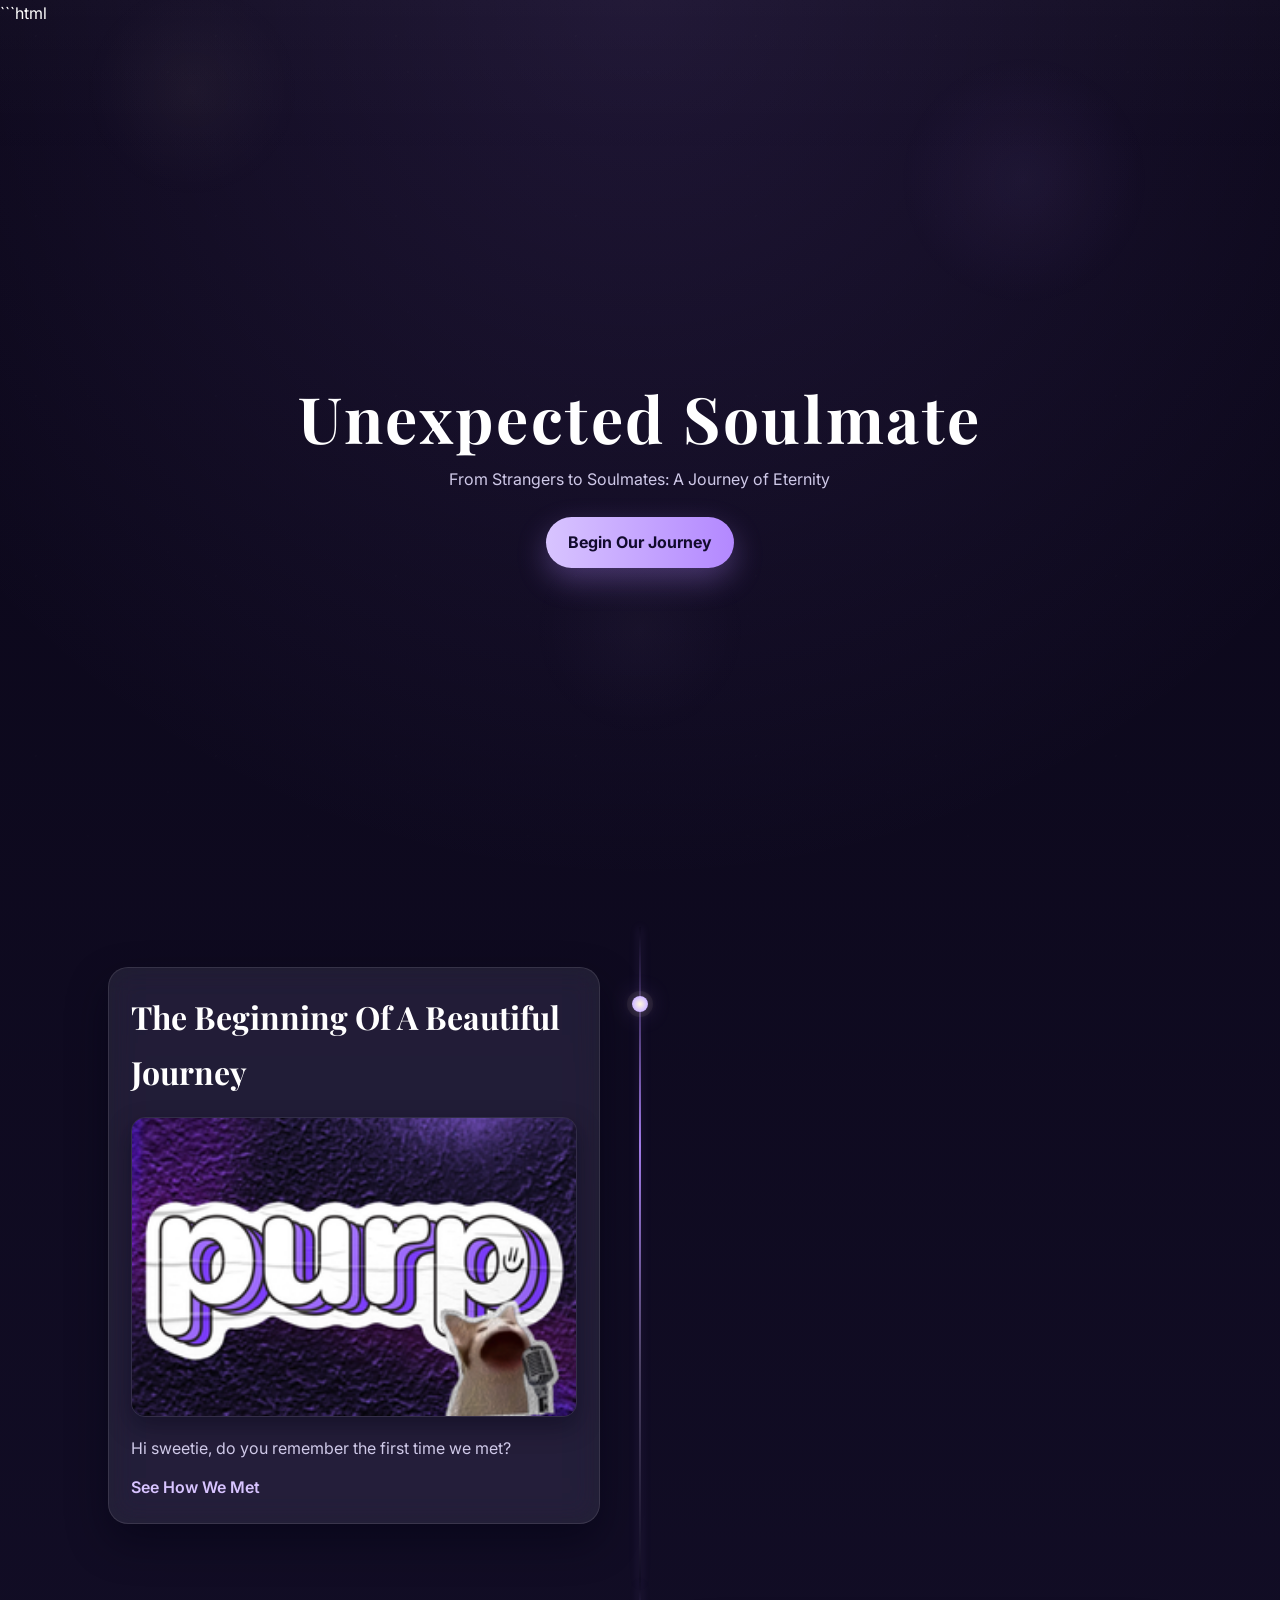
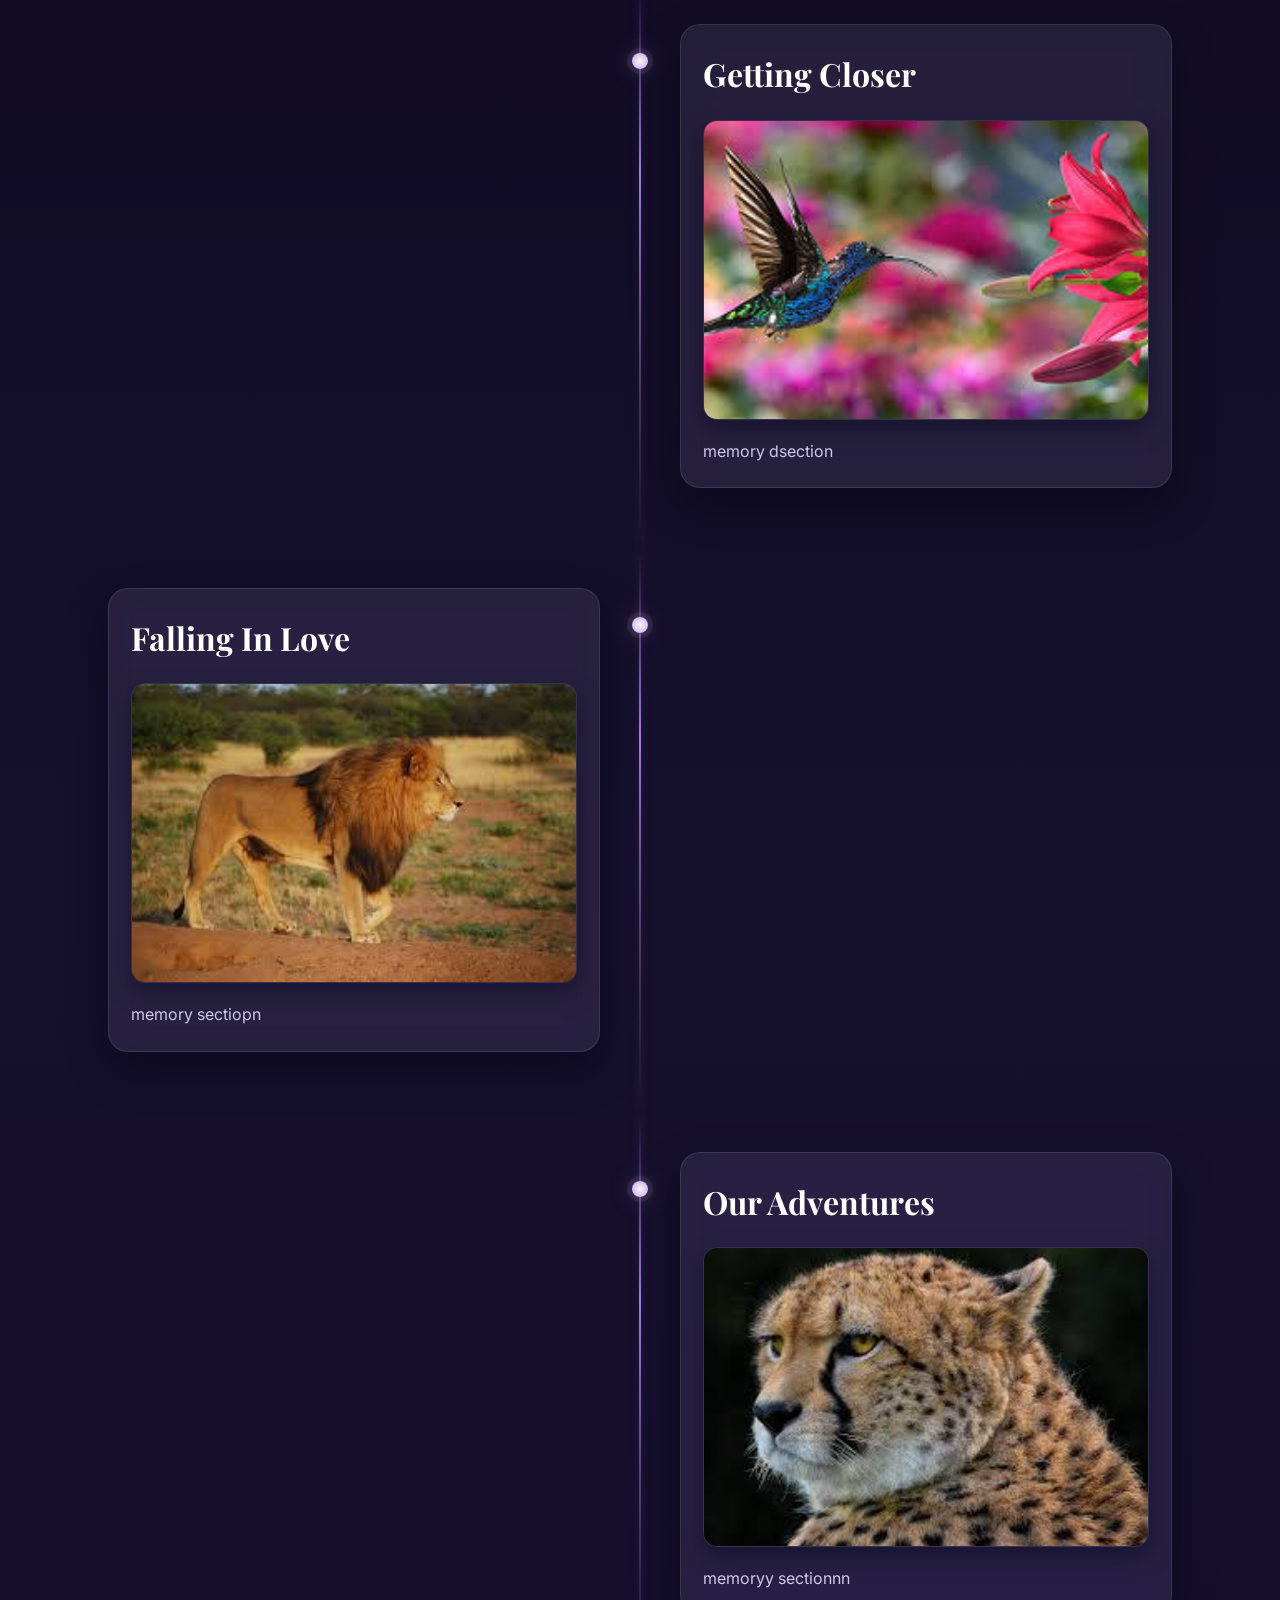
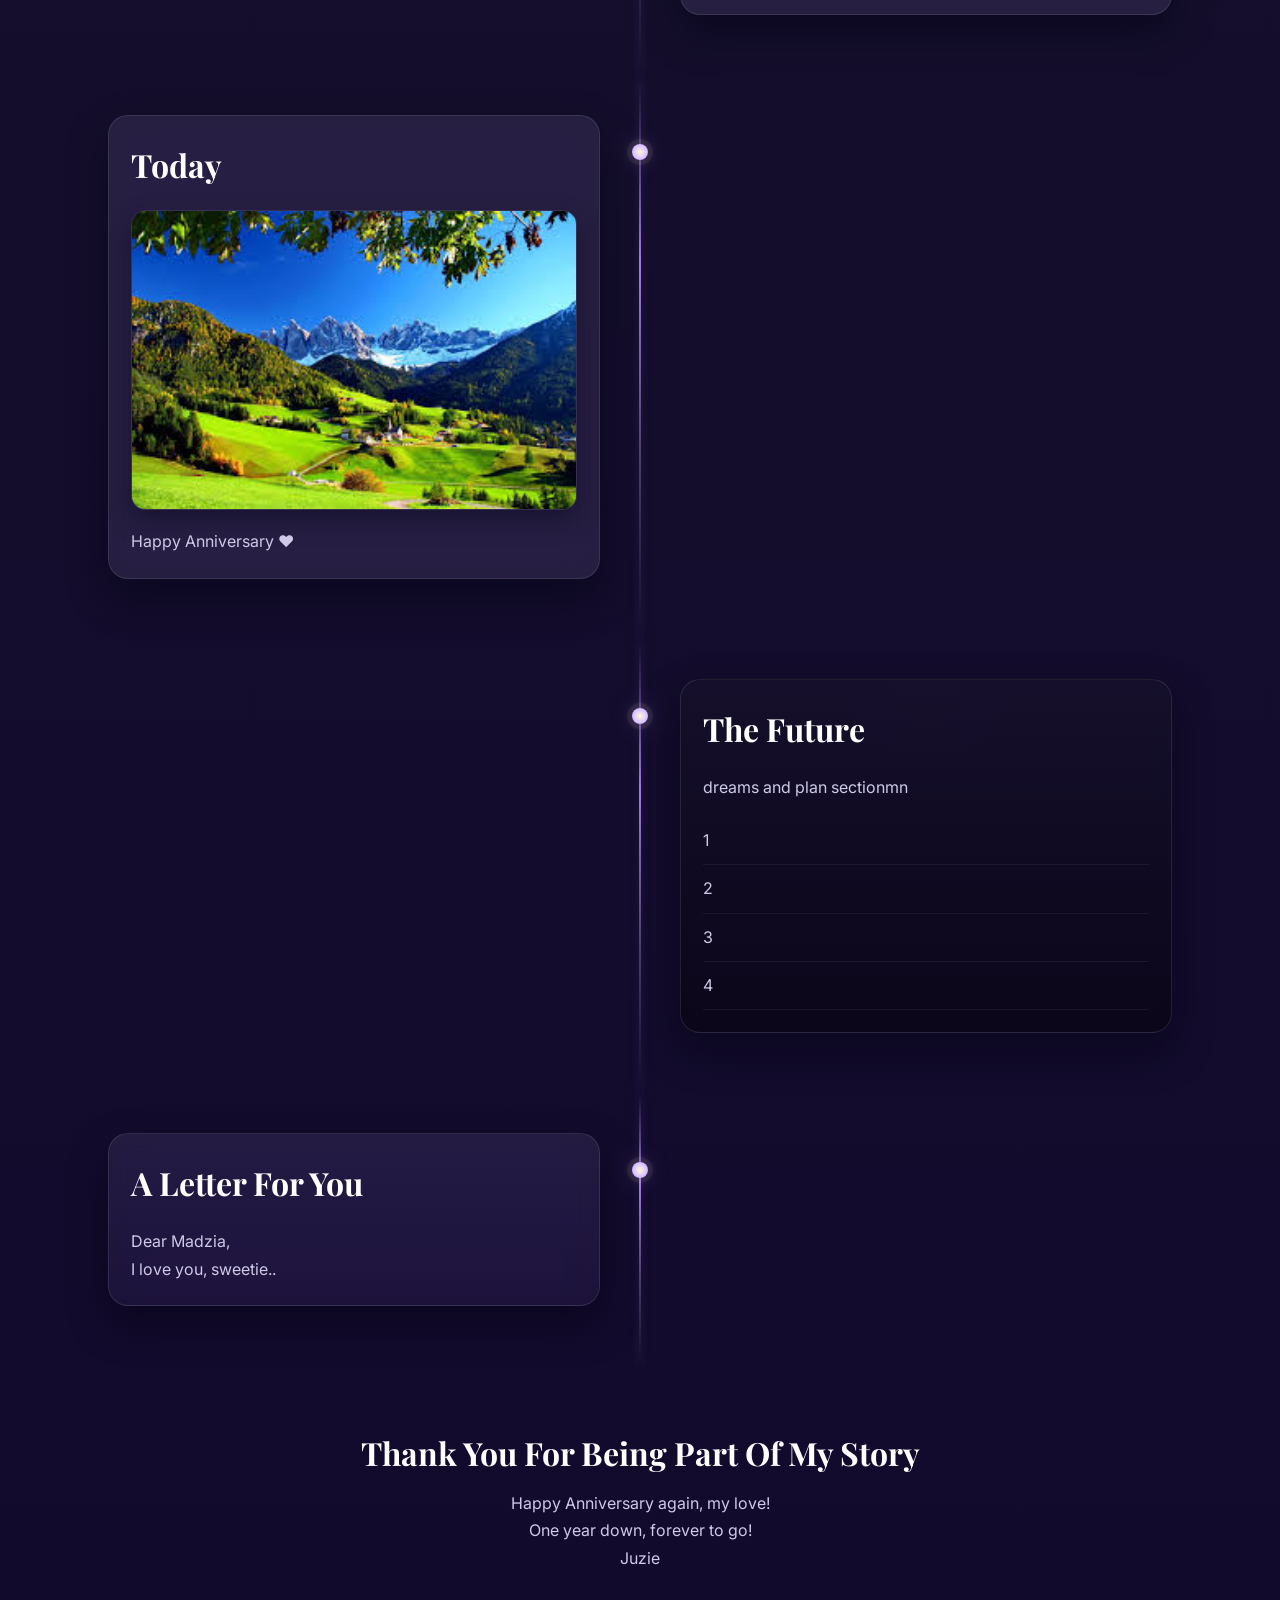
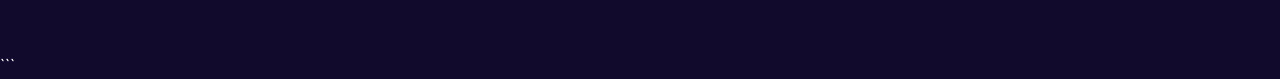
==== index.html @ b97fcb61 "move files to root for github pages" ====
```html
<!DOCTYPE html>
<html lang="en">

<head>

  <meta charset="UTF-8">
  <meta name="viewport" content="width=device-width, initial-scale=1.0">

  <title>Our Story Among The Stars</title>

  <link rel="stylesheet" href="main-design.css">

  <!-- Fonts -->
  <link rel="preconnect" href="https://fonts.googleapis.com">
  <link rel="preconnect" href="https://fonts.gstatic.com" crossorigin>

  <link href="https://fonts.googleapis.com/css2?family=Inter:wght@300;400;500;600&family=Playfair+Display:wght@400;500;600;700&display=swap" rel="stylesheet">

</head>

<body>

  <!-- HERO SECTION -->

  <header id="hero">

    <div class="hero-content">

      <h1>Unexpected Soulmate</h1>

      <p>
        From Strangers to Soulmates:
        A Journey of Eternity
      </p>

      <a href="#beginning" class="hero-button">
        Begin Our Journey
      </a>

    </div>

  </header>



  <main>

    <!-- CHAPTER 1 - THE BEGINNING  -->

    <section id="beginning" class="story-section">

      <div class="story-card">

        <h2>The Beginning Of A Beautiful Journey</h2>

        <div class="image-container">

          <img
            src="pictures/purp-logo.png"
            alt="The beginning of our story">

        </div>

        <p>
          Hi sweetie, do you remember the first time we met?
        </p>

        <a href="How we met.html">
          See How We Met
        </a>

      </div>

    </section>


    <!-- CHAPTER 2 - GETTING CLOSER -->


    <section id="getting-closer" class="story-section">

      <div class="story-card">

        <h2>Getting Closer</h2>

        <div class="image-container">

          <img
            src="pictures/2.jpg"
            alt="Getting closer together">

        </div>

        <p>

          memory dsection

        </p>

      </div>

    </section>



    <!-- CHAPTER 3 - FALLING IN LOVE -->


    <section id="falling-in-love" class="story-section">

      <div class="story-card">

        <h2>Falling In Love</h2>

        <div class="image-container">

          <img
            src="pictures/3.jpg"
            alt="Falling in love">

        </div>

        <p>

          memory sectiopn

        </p>

      </div>

    </section>


    <!-- CHAPTER 4 - OUR ADVENTURES -->


    <section id="our-adventures" class="story-section">

      <div class="story-card">

        <h2>Our Adventures</h2>

        <div class="image-container">

          <img
            src="pictures/4.jpg"
            alt="Our adventures">

        </div>

        <p>

          memoryy sectionnn

        </p>

      </div>

    </section>


    <!-- CHAPTER 5 - TODAY -->


    <section id="today" class="story-section">

      <div class="story-card">

        <h2>Today</h2>

        <div class="image-container">

          <img
            src="pictures/5.jpg"
            alt="Today">

        </div>

        <p>

          Happy Anniversary ❤️

        </p>

      </div>

    </section>


    <!-- FUTURE DREAMS -->


    <section id="future" class="story-section">

      <div class="story-card">

        <h2>The Future</h2>

        <p>

          dreams and plan sectionmn

        </p>

        <ul>

          <li> 1</li>

          <li>2</li>

          <li> 3</li>

          <li> 4</li>

        </ul>

      </div>

    </section>




    <!-- LOVE LETTER -->

    <section id="love-letter" class="story-section">

      <div class="story-card">

        <h2>A Letter For You</h2>

        <p>

          Dear Madzia,

        </p>

        <p>

          I love you, sweetie..

        </p>

      </div>

    </section>

  </main>


  <!-- FOOTER -->


  <footer>

    <div class="footer-content">

      <h2>
        Thank You For Being Part Of My Story
      </h2>

      <p>
        Happy Anniversary again, my love!
      </p>

      <p>
        One year down, forever to go!
      </p>

      <p> 
        Juzie 
      </p>

    </div>

  </footer>

</body>

</html>
```
---- main-design.css ----
:root {
  --bg-1: #0a0618;
  --bg-2: #15102b;
  --surface: rgba(255, 255, 255, 0.08);
  --surface-strong: rgba(255, 255, 255, 0.12);
  --accent: #b388ff;
  --accent-soft: #d8c4ff;
  --text-main: #ffffff;
  --text-muted: #cfc9e8;
  --border: rgba(255, 255, 255, 0.1);
  --shadow: 0 18px 40px rgba(3, 1, 18, 0.45);
}

* {
  box-sizing: border-box;
  margin: 0;
  padding: 0;
}

html {
  scroll-behavior: smooth;
}

body {
  min-height: 100vh;
  background:
    radial-gradient(circle at top, rgba(179, 136, 255, 0.12), transparent 18%),
    linear-gradient(to bottom, var(--bg-1), var(--bg-2), #120a2d);
  color: var(--text-main);
  font-family: 'Inter', sans-serif;
  line-height: 1.7;
  overflow-x: hidden;
  position: relative;
}

body::before {
  content: '';
  position: fixed;
  inset: 0;
  background:
    radial-gradient(circle at 15% 10%, rgba(255, 232, 204, 0.04), transparent 8%),
    radial-gradient(circle at 80% 20%, rgba(179, 136, 255, 0.06), transparent 10%),
    radial-gradient(circle at 50% 70%, rgba(216, 196, 255, 0.03), transparent 12%);
  pointer-events: none;
  z-index: 0;
}

body::after {
  content: '';
  position: fixed;
  inset: 0;
  background:
    radial-gradient(circle at 20% 20%, rgba(255, 255, 255, 0.04), transparent 1px),
    radial-gradient(circle at 70% 30%, rgba(255, 255, 255, 0.03), transparent 1px),
    radial-gradient(circle at 40% 80%, rgba(255, 255, 255, 0.03), transparent 1px);
  background-size: 180px 180px, 240px 240px, 220px 220px;
  pointer-events: none;
  z-index: 0;
}

body::after {
  background:
    linear-gradient(to bottom, rgba(255, 255, 255, 0.02), transparent 18%),
    radial-gradient(circle at 20% 20%, rgba(255, 255, 255, 0.04), transparent 1px),
    radial-gradient(circle at 70% 30%, rgba(255, 255, 255, 0.03), transparent 1px),
    radial-gradient(circle at 40% 80%, rgba(255, 255, 255, 0.03), transparent 1px);
  background-size: auto, 180px 180px, 240px 240px, 220px 220px;
}

#hero,
main,
footer {
  position: relative;
  z-index: 1;
}

#hero {
  min-height: 100vh;
  display: flex;
  align-items: center;
  justify-content: center;
  text-align: center;
  padding: 90px 20px;
}

.hero-content {
  max-width: 740px;
}

.hero-content h1 {
  font-family: 'Playfair Display', serif;
  font-size: clamp(3.5rem, 5vw, 5rem);
  line-height: 1;
  margin-bottom: 16px;
  letter-spacing: 0.04em;
}

.hero-content p {
  color: var(--text-muted);
  font-size: 1rem;
  margin-bottom: 24px;
}

.hero-button {
  display: inline-block;
  padding: 12px 22px;
  background: linear-gradient(90deg, var(--accent-soft), var(--accent));
  color: #120b2d;
  text-decoration: none;
  font-weight: 700;
  border-radius: 999px;
  box-shadow: 0 12px 30px rgba(179, 136, 255, 0.32);
  transition: transform 0.3s ease, box-shadow 0.3s ease;
}

.hero-button:hover {
  transform: translateY(-2px);
  box-shadow: 0 16px 36px rgba(179, 136, 255, 0.45);
}

.story-section {
  position: relative;
  max-width: 1100px;
  margin: 0 auto;
  padding: 40px 18px 60px;
}

.story-section::before {
  content: '';
  position: absolute;
  left: 50%;
  top: 0;
  bottom: 0;
  width: 2px;
  background: linear-gradient(to bottom, transparent, rgba(179, 136, 255, 0.9), rgba(216, 196, 255, 0.3), transparent);
  transform: translateX(-50%);
  box-shadow:
    0 0 8px rgba(179, 136, 255, 0.22),
    0 0 18px rgba(179, 136, 255, 0.08);
}

.story-card {
  position: relative;
  width: calc(50% - 40px);
  background: var(--surface);
  border: 1px solid var(--border);
  border-radius: 20px;
  padding: 22px;
  color: var(--text-main);
  box-shadow: var(--shadow);
  backdrop-filter: blur(14px) saturate(130%);
  -webkit-backdrop-filter: blur(14px) saturate(130%);
}

.story-section:nth-child(odd) .story-card {
  margin-right: auto;
}

.story-section:nth-child(even) .story-card {
  margin-left: auto;
}

.story-card::before {
  content: '';
  position: absolute;
  top: 28px;
  width: 16px;
  height: 16px;
  background: radial-gradient(circle, #fff7d9 0%, var(--accent-soft) 58%, var(--accent) 100%);
  border-radius: 50%;
  box-shadow:
    0 0 0 5px rgba(255, 232, 204, 0.06),
    0 0 12px rgba(255, 232, 204, 0.18),
    0 0 24px rgba(179, 136, 255, 0.32);
}

.story-section:nth-child(odd) .story-card::before {
  right: -49px;
}

.story-section:nth-child(even) .story-card::before {
  left: -49px;
}

.story-card h2 {
  font-family: 'Playfair Display', serif;
  font-size: 2rem;
  margin-bottom: 18px;
}

.story-card p,
.story-card li {
  color: var(--text-muted);
}

.image-container {
  margin: 0 0 18px;
}

.image-container img {
  width: 100%;
  height: 300px;
  object-fit: cover;
  border-radius: 14px;
  display: block;
  border: 1px solid rgba(255, 255, 255, 0.08);
  box-shadow:
    inset 0 1px 0 rgba(255, 255, 255, 0.06),
    0 10px 24px rgba(3, 1, 18, 0.38);
}

.story-card a {
  display: inline-block;
  margin-top: 12px;
  color: var(--accent-soft);
  text-decoration: none;
  font-weight: 600;
}

.story-card a:hover {
  color: #fff;
  text-decoration: underline;
}

#future .story-card {
  background:
    linear-gradient(180deg, rgba(21, 16, 43, 0.95), rgba(10, 6, 24, 0.95)),
    radial-gradient(circle at top, rgba(179, 136, 255, 0.1), transparent 30%);
}

#future ul {
  list-style: none;
  margin-top: 16px;
}

#future li {
  padding: 10px 0;
  border-bottom: 1px solid rgba(255, 255, 255, 0.06);
}

#love-letter .story-card {
  background: linear-gradient(180deg, rgba(255, 255, 255, 0.07), rgba(255, 255, 255, 0.04));
}

footer {
  padding: 60px 18px 80px;
  text-align: center;
}

.footer-content {
  max-width: 640px;
  margin: 0 auto;
}

.footer-content h2 {
  font-family: 'Playfair Display', serif;
  font-size: 2rem;
  margin-bottom: 10px;
}

.footer-content p {
  color: var(--text-muted);
}

@media (max-width: 768px) {
  .story-section::before {
    left: 12px;
    transform: none;
  }

  .story-card {
    width: calc(100% - 38px);
    margin-left: 38px;
    padding: 22px;
  }

  .story-section:nth-child(odd) .story-card,
  .story-section:nth-child(even) .story-card {
    margin-right: 0;
    margin-left: 38px;
  }

  .story-card::before {
    left: -26px;
    right: auto;
    top: 24px;
  }

  .story-card h2 {
    font-size: 1.7rem;
  }

  .image-container img {
    height: 240px;
  }

  .footer-content h2 {
    font-size: 1.7rem;
  }
}
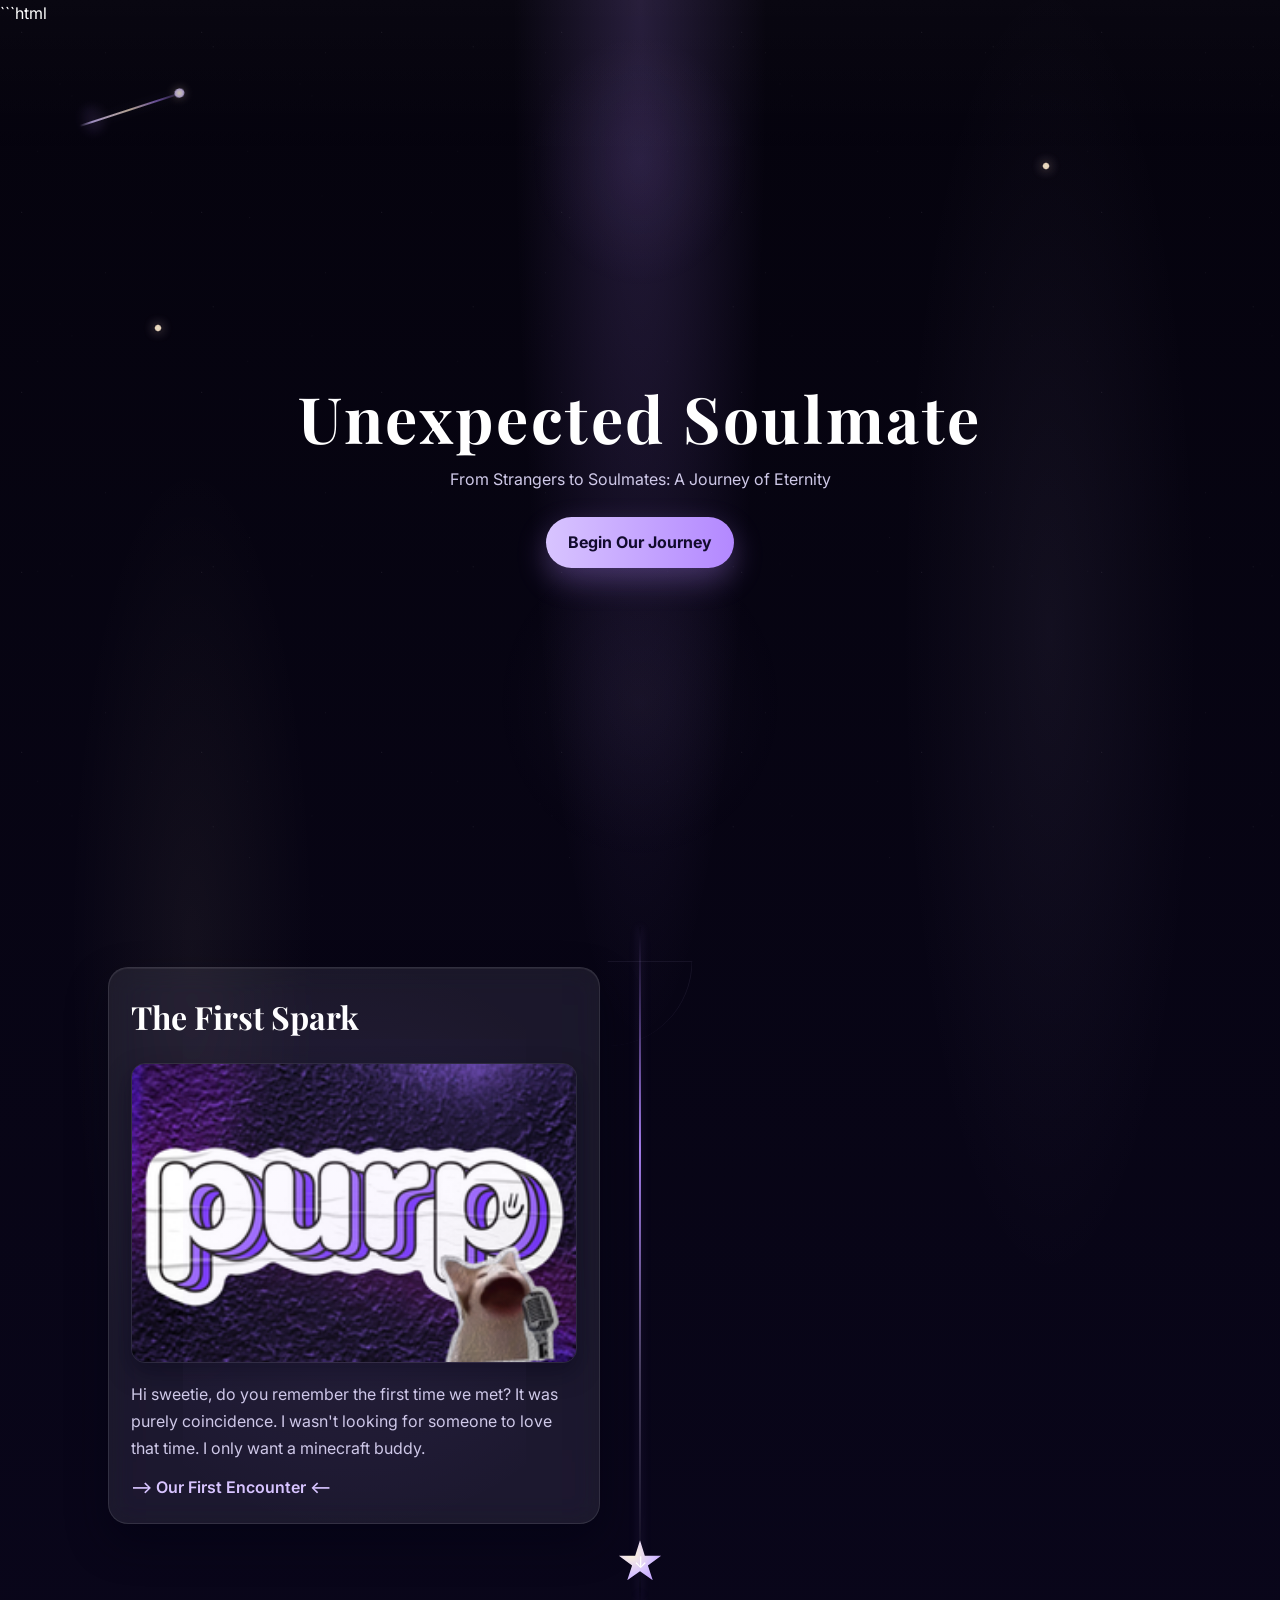
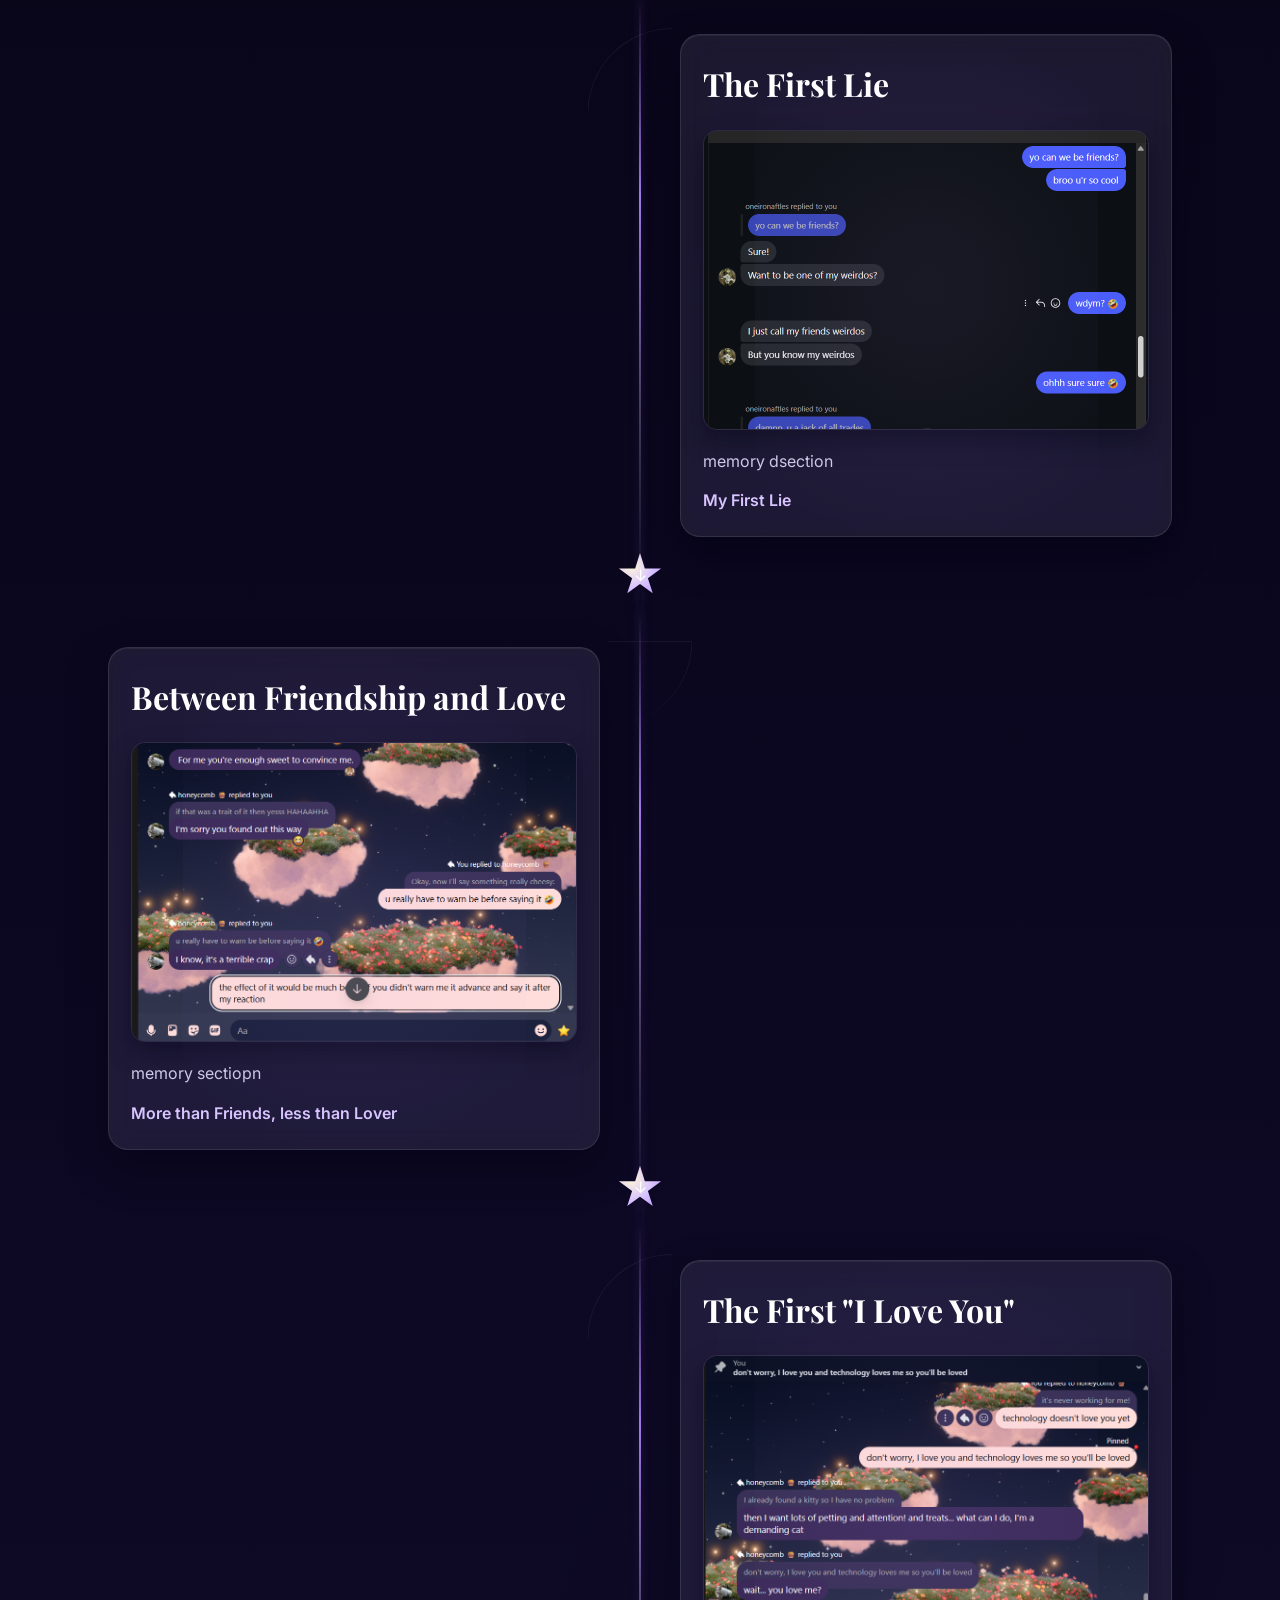
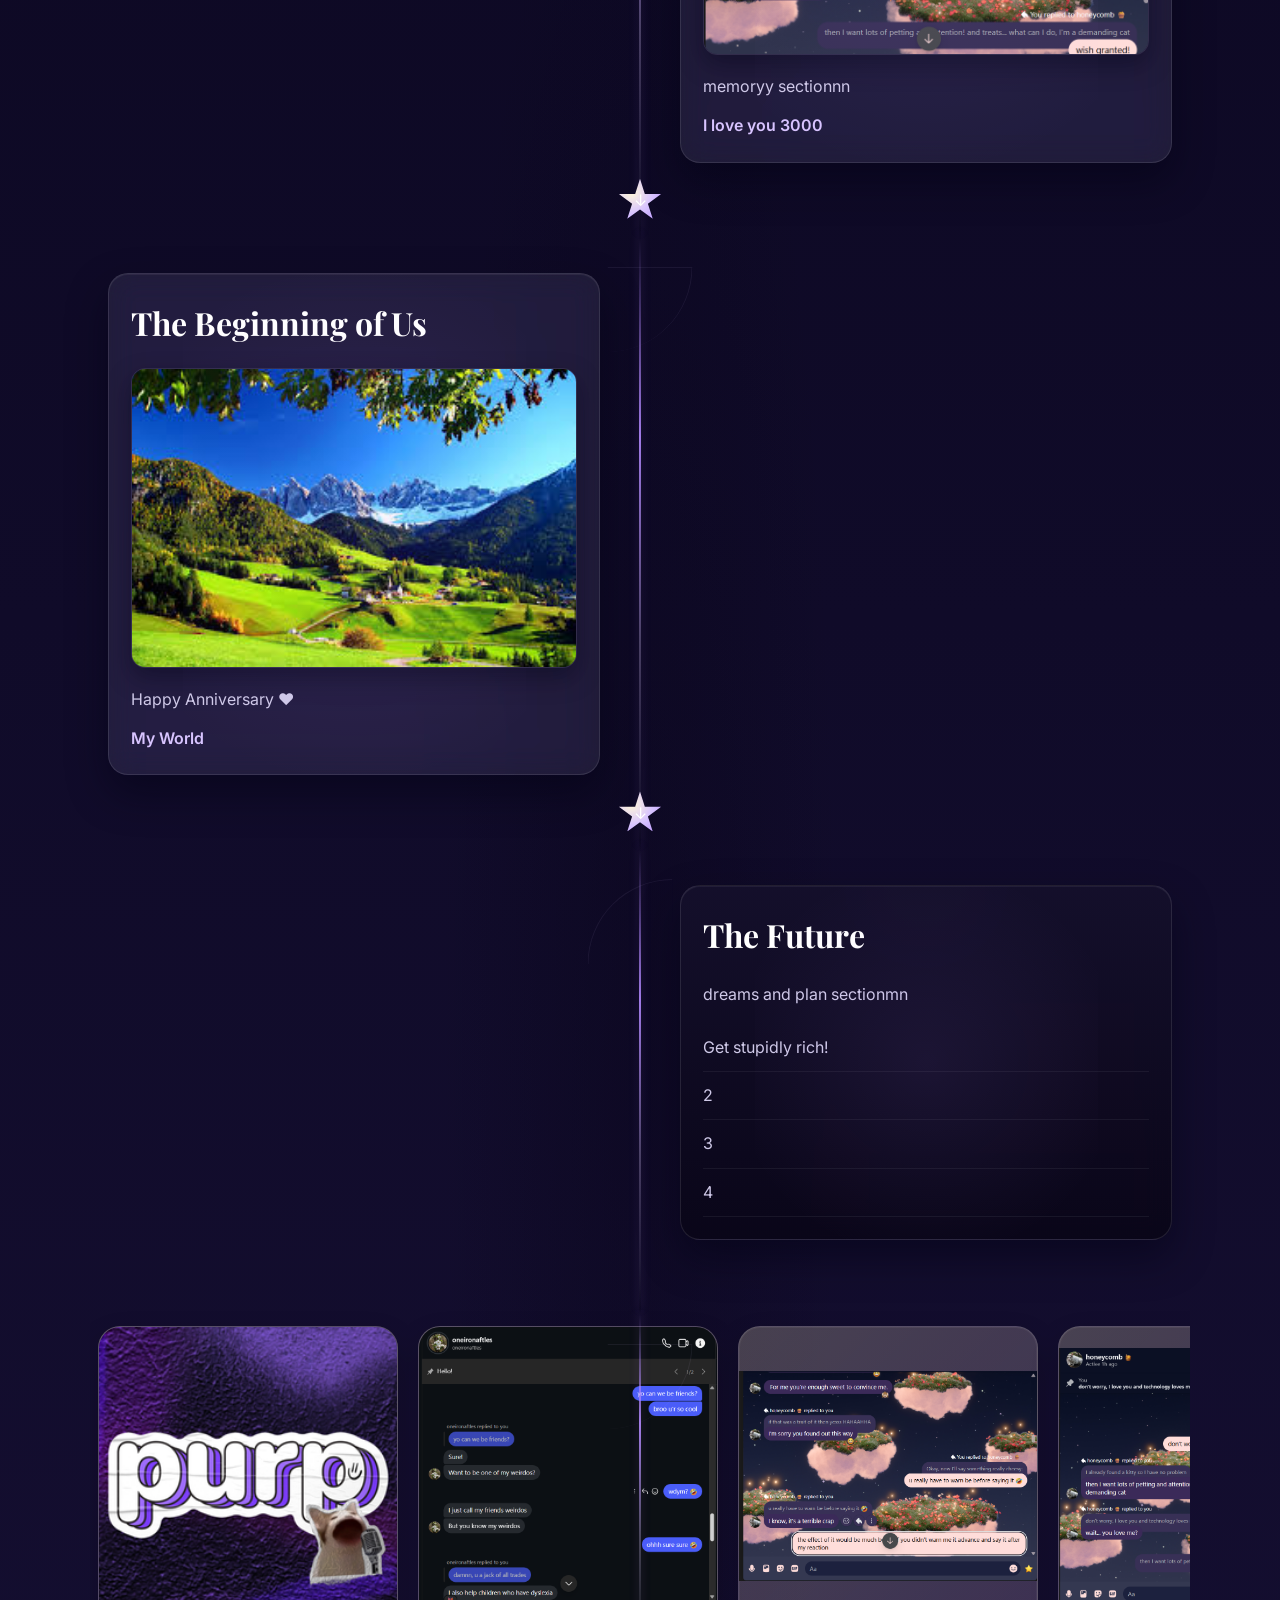
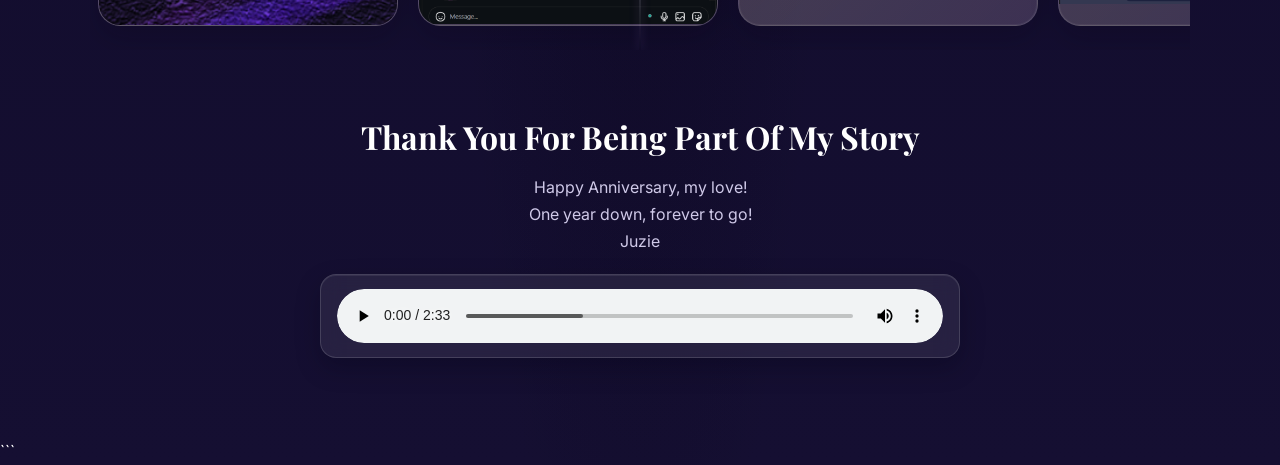
==== commit de625c7f: "update 1" ====
--- a/index.html
+++ b/index.html
@@ -20,6 +20,9 @@
 </head>
 
 <body>
+  <div class="space-spark spark-one"></div>
+  <div class="space-spark spark-two"></div>
+  <div class="comet"></div>
 
   <!-- HERO SECTION -->
 
@@ -34,10 +37,12 @@
         A Journey of Eternity
       </p>
 
-      <a href="#beginning" class="hero-button">
+      <a href="#the-first-spark" class="hero-button">
         Begin Our Journey
       </a>
 
+   
+
     </div>
 
   </header>
@@ -48,11 +53,11 @@
 
     <!-- CHAPTER 1 - THE BEGINNING  -->
 
-    <section id="beginning" class="story-section">
-
-      <div class="story-card">
-
-        <h2>The Beginning Of A Beautiful Journey</h2>
+    <section id="the-first-spark" class="story-section">
+
+      <div class="story-card">
+
+        <h2> The First Spark</h2>
 
         <div class="image-container">
 
@@ -64,13 +69,15 @@
 
         <p>
           Hi sweetie, do you remember the first time we met?
-        </p>
-
-        <a href="How we met.html">
-          See How We Met
-        </a>
-
-      </div>
+          It was purely coincidence. I wasn't looking for someone to love that time. I only want a minecraft buddy.
+          
+        </p>
+
+        <a href="first-spark.html" class="chapter-link"> --> Our First Encounter <--</a>
+
+      </div>
+
+      <a href="#the-first-lie" class="chapter-arrow down-arrow" aria-label="Next chapter">↓</a>
 
     </section>
 
@@ -78,16 +85,16 @@
     <!-- CHAPTER 2 - GETTING CLOSER -->
 
 
-    <section id="getting-closer" class="story-section">
-
-      <div class="story-card">
-
-        <h2>Getting Closer</h2>
-
-        <div class="image-container">
-
-          <img
-            src="pictures/2.jpg"
+    <section id="the-first-lie" class="story-section">
+
+      <div class="story-card">
+
+        <h2> The First Lie </h2>
+
+        <div class="image-container">
+
+          <img
+            src="pictures/wanna-be-friend.png"
             alt="Getting closer together">
 
         </div>
@@ -98,7 +105,11 @@
 
         </p>
 
-      </div>
+        <a href="your-weirdo.html" class="chapter-link">My First Lie</a>
+
+      </div>
+
+      <a href="#between-friendship-and-love" class="chapter-arrow down-arrow" aria-label="Next chapter">↓</a>
 
     </section>
 
@@ -107,16 +118,16 @@
     <!-- CHAPTER 3 - FALLING IN LOVE -->
 
 
-    <section id="falling-in-love" class="story-section">
-
-      <div class="story-card">
-
-        <h2>Falling In Love</h2>
-
-        <div class="image-container">
-
-          <img
-            src="pictures/3.jpg"
+    <section id="between-friendship-and-love" class="story-section">
+
+      <div class="story-card">
+
+        <h2>Between Friendship and Love</h2>
+
+        <div class="image-container">
+
+          <img
+            src="pictures/chapter-3.png"
             alt="Falling in love">
 
         </div>
@@ -127,7 +138,11 @@
 
         </p>
 
-      </div>
+        <a href="friends-lover.html" class="chapter-link">More than Friends, less than Lover</a>
+
+      </div>
+
+      <a href="#the-first-i-love-you" class="chapter-arrow down-arrow" aria-label="Next chapter">↓</a>
 
     </section>
 
@@ -135,16 +150,16 @@
     <!-- CHAPTER 4 - OUR ADVENTURES -->
 
 
-    <section id="our-adventures" class="story-section">
-
-      <div class="story-card">
-
-        <h2>Our Adventures</h2>
-
-        <div class="image-container">
-
-          <img
-            src="pictures/4.jpg"
+    <section id="the-first-i-love-you" class="story-section">
+
+      <div class="story-card">
+
+        <h2>The First "I Love You"</h2>
+
+        <div class="image-container">
+
+          <img
+            src="pictures/chapter-4.png"
             alt="Our adventures">
 
         </div>
@@ -155,7 +170,11 @@
 
         </p>
 
-      </div>
+        <a href="CHAPTER-4.html" class="chapter-link">I love you 3000</a>
+
+      </div>
+
+      <a href="#the-beginning-of-us" class="chapter-arrow down-arrow" aria-label="Next chapter">↓</a>
 
     </section>
 
@@ -163,11 +182,11 @@
     <!-- CHAPTER 5 - TODAY -->
 
 
-    <section id="today" class="story-section">
-
-      <div class="story-card">
-
-        <h2>Today</h2>
+    <section id="the-beginning-of-us" class="story-section">
+
+      <div class="story-card">
+
+        <h2>The Beginning of Us</h2>
 
         <div class="image-container">
 
@@ -183,7 +202,11 @@
 
         </p>
 
-      </div>
+        <a href="CHAPTER-5.html" class="chapter-link">My World</a>
+
+      </div>
+
+      <a href="#the-future" class="chapter-arrow down-arrow" aria-label="Next chapter">↓</a>
 
     </section>
 
@@ -191,7 +214,7 @@
     <!-- FUTURE DREAMS -->
 
 
-    <section id="future" class="story-section">
+    <section id="the-future" class="story-section">
 
       <div class="story-card">
 
@@ -205,7 +228,7 @@
 
         <ul>
 
-          <li> 1</li>
+          <li> Get stupidly rich! </li>
 
           <li>2</li>
 
@@ -222,29 +245,26 @@
 
 
 
-    <!-- LOVE LETTER -->
-
-    <section id="love-letter" class="story-section">
-
-      <div class="story-card">
-
-        <h2>A Letter For You</h2>
-
-        <p>
-
-          Dear Madzia,
-
-        </p>
-
-        <p>
-
-          I love you, sweetie..
-
-        </p>
-
-      </div>
-
-    </section>
+    <!-- GALLERY -->
+
+    <section id="gallery" class="story-section gallery-section">
+      <div class="gallery-item">
+        <img src="pictures/purp-logo.png" alt="Memory 1">
+      </div>
+      <div class="gallery-item">
+        <img src="pictures/wanna-be-friend.png" alt="Memory 2">
+      </div>
+      <div class="gallery-item">
+        <img src="pictures/chapter-3.png" alt="Memory 3">
+      </div>
+      <div class="gallery-item">
+        <img src="pictures/chapter-4.png" alt="Memory 4">
+      </div>
+      <div class="gallery-item">
+        <img src="pictures/5.jpg" alt="Memory 5">
+      </div>
+    </section>
+
 
   </main>
 
@@ -261,7 +281,7 @@
       </h2>
 
       <p>
-        Happy Anniversary again, my love!
+        Happy Anniversary, my love!
       </p>
 
       <p>
@@ -272,6 +292,15 @@
         Juzie 
       </p>
 
+         <div class="audio-player">
+          <audio controls loop>
+            <source src="Bread - If (lyrics).mp3" type="audio/mpeg">
+            Your browser doesn't support the audio element.
+          </audio>
+        </div>
+
+
+
     </div>
 
   </footer>
--- a/main-design.css
+++ b/main-design.css
@@ -24,8 +24,11 @@
 body {
   min-height: 100vh;
   background:
-    radial-gradient(circle at top, rgba(179, 136, 255, 0.12), transparent 18%),
-    linear-gradient(to bottom, var(--bg-1), var(--bg-2), #120a2d);
+    radial-gradient(ellipse at 50% 0%, rgba(179, 136, 255, 0.18), transparent 14%),
+    radial-gradient(ellipse at 15% 18%, rgba(255, 232, 204, 0.05), transparent 8%),
+    radial-gradient(ellipse at 82% 12%, rgba(216, 196, 255, 0.06), transparent 10%),
+    radial-gradient(ellipse at 50% 80%, rgba(8, 4, 24, 0.4), transparent 22%),
+    linear-gradient(180deg, #05030d 0%, #0b0720 45%, #150f32 100%);
   color: var(--text-main);
   font-family: 'Inter', sans-serif;
   line-height: 1.7;
@@ -38,11 +41,20 @@
   position: fixed;
   inset: 0;
   background:
-    radial-gradient(circle at 15% 10%, rgba(255, 232, 204, 0.04), transparent 8%),
-    radial-gradient(circle at 80% 20%, rgba(179, 136, 255, 0.06), transparent 10%),
-    radial-gradient(circle at 50% 70%, rgba(216, 196, 255, 0.03), transparent 12%);
+    radial-gradient(circle at 12% 18%, rgba(255, 255, 255, 0.08), transparent 1.2px),
+    radial-gradient(circle at 30% 40%, rgba(255, 255, 255, 0.05), transparent 1px),
+    radial-gradient(circle at 48% 24%, rgba(255, 255, 255, 0.06), transparent 1.1px),
+    radial-gradient(circle at 66% 34%, rgba(255, 255, 255, 0.04), transparent 0.9px),
+    radial-gradient(circle at 82% 18%, rgba(255, 255, 255, 0.07), transparent 1.2px),
+    radial-gradient(circle at 18% 72%, rgba(255, 255, 255, 0.05), transparent 1px),
+    radial-gradient(circle at 54% 76%, rgba(255, 255, 255, 0.04), transparent 1px),
+    radial-gradient(circle at 78% 68%, rgba(255, 255, 255, 0.06), transparent 1.1px),
+    radial-gradient(circle at 92% 56%, rgba(255, 255, 255, 0.04), transparent 1px);
+  background-size: 180px 180px, 240px 240px, 220px 220px, 300px 300px, 260px 260px, 210px 210px, 280px 280px, 320px 320px, 350px 350px;
+  opacity: 0.95;
   pointer-events: none;
   z-index: 0;
+  animation: twinkle 7s ease-in-out infinite alternate;
 }
 
 body::after {
@@ -50,21 +62,84 @@
   position: fixed;
   inset: 0;
   background:
-    radial-gradient(circle at 20% 20%, rgba(255, 255, 255, 0.04), transparent 1px),
-    radial-gradient(circle at 70% 30%, rgba(255, 255, 255, 0.03), transparent 1px),
-    radial-gradient(circle at 40% 80%, rgba(255, 255, 255, 0.03), transparent 1px);
-  background-size: 180px 180px, 240px 240px, 220px 220px;
+    radial-gradient(ellipse at 50% 18%, rgba(179, 136, 255, 0.08), transparent 12%),
+    radial-gradient(ellipse at 50% 78%, rgba(216, 196, 255, 0.04), transparent 16%),
+    radial-gradient(circle at 25% 35%, rgba(255, 255, 255, 0.03), transparent 1px),
+    radial-gradient(circle at 75% 25%, rgba(255, 255, 255, 0.025), transparent 1px),
+    linear-gradient(to bottom, rgba(255, 255, 255, 0.02), transparent 18%);
+  background-size: auto, auto, 240px 240px, 320px 320px, auto;
   pointer-events: none;
   z-index: 0;
-}
-
-body::after {
-  background:
-    linear-gradient(to bottom, rgba(255, 255, 255, 0.02), transparent 18%),
-    radial-gradient(circle at 20% 20%, rgba(255, 255, 255, 0.04), transparent 1px),
-    radial-gradient(circle at 70% 30%, rgba(255, 255, 255, 0.03), transparent 1px),
-    radial-gradient(circle at 40% 80%, rgba(255, 255, 255, 0.03), transparent 1px);
-  background-size: auto, 180px 180px, 240px 240px, 220px 220px;
+  animation: drift 22s ease-in-out infinite alternate;
+}
+
+.space-spark {
+  position: fixed;
+  width: 8px;
+  height: 8px;
+  background: radial-gradient(circle, #fff8d8 0%, #ffe8cc 45%, rgba(255, 232, 204, 0) 70%);
+  border-radius: 50%;
+  z-index: 0;
+  pointer-events: none;
+  opacity: 0.9;
+  box-shadow:
+    0 0 12px rgba(255, 232, 204, 0.5),
+    0 0 24px rgba(179, 136, 255, 0.22);
+}
+
+.spark-one {
+  top: 18%;
+  right: 18%;
+  animation: sparkle 3.5s ease-in-out infinite;
+}
+
+.spark-two {
+  top: 36%;
+  left: 12%;
+  animation: sparkle 4.8s ease-in-out infinite 1s;
+}
+
+.comet {
+  position: fixed;
+  top: 12%;
+  left: 6%;
+  width: 110px;
+  height: 2px;
+  background: linear-gradient(90deg, transparent 0%, rgba(216, 196, 255, 0.95) 12%, rgba(255, 232, 204, 0.88) 48%, rgba(179, 136, 255, 0.72) 72%, transparent 100%);
+  border-radius: 999px;
+  z-index: 0;
+  pointer-events: none;
+  opacity: 0.78;
+  filter: blur(0.2px);
+  transform: rotate(-18deg);
+  animation: cometMove 18s linear infinite;
+  box-shadow:
+    0 0 14px rgba(255, 232, 204, 0.13),
+    0 0 22px rgba(179, 136, 255, 0.12);
+}
+
+.comet::before {
+  content: '';
+  position: absolute;
+  top: -4px;
+  right: 0;
+  width: 10px;
+  height: 9px;
+  background: radial-gradient(circle, #fff8d8 0%, #d8c4ff 70%, transparent 100%);
+  border-radius: 50%;
+  box-shadow: 0 0 10px rgba(255, 232, 204, 0.42);
+}
+
+.comet::after {
+  content: '';
+  position: absolute;
+  left: 0;
+  top: -14px;
+  width: 28px;
+  height: 26px;
+  background: linear-gradient(90deg, transparent, rgba(179, 136, 255, 0.14), rgba(255, 232, 204, 0.04));
+  border-radius: 50%;
+  filter: blur(5px);
 }
 
 #hero,
@@ -84,7 +159,8 @@
 }
 
 .hero-content {
-  max-width: 740px;
+  max-width: 860px;
+  width: 100%;
 }
 
 .hero-content h1 {
@@ -118,11 +194,112 @@
   box-shadow: 0 16px 36px rgba(179, 136, 255, 0.45);
 }
 
+.photo-showcase {
+  margin: 48px auto 0;
+  max-width: 860px;
+  position: relative;
+  z-index: 2;
+  padding: 0 18px 40px;
+}
+
+.photo-stage {
+  position: relative;
+  min-height: 340px;
+  border-radius: 24px;
+  background:
+    linear-gradient(145deg, rgba(255, 248, 224, 0.16), rgba(255, 215, 236, 0.06)),
+    rgba(255, 255, 255, 0.03);
+  border: 1px solid rgba(255, 255, 255, 0.14);
+  box-shadow: inset 0 0 0 1px rgba(255, 255, 255, 0.06), 0 14px 34px rgba(6, 4, 18, 0.24);
+  padding: 22px;
+  overflow: hidden;
+}
+
+.photo-slide {
+  position: absolute;
+  inset: 22px;
+  display: flex;
+  align-items: center;
+  justify-content: center;
+  opacity: 0;
+  transform: translateX(20px) scale(0.98);
+  animation: photoFade 24s ease-in-out infinite;
+  pointer-events: none;
+}
+
+.photo-slide-1 { animation-delay: 0s; }
+.photo-slide-2 { animation-delay: 4s; }
+.photo-slide-3 { animation-delay: 8s; }
+.photo-slide-4 { animation-delay: 12s; }
+.photo-slide-5 { animation-delay: 16s; }
+.photo-slide-6 { animation-delay: 20s; }
+
+.photo-frame-large {
+  width: 100%;
+  height: 100%;
+  min-height: 280px;
+  border-radius: 20px;
+  background:
+    linear-gradient(145deg, rgba(255, 248, 224, 0.24), rgba(255, 215, 236, 0.08)),
+    rgba(255, 255, 255, 0.04);
+  border: 1px solid rgba(255, 255, 255, 0.16);
+  box-shadow: inset 0 0 0 1px rgba(255, 255, 255, 0.06), 0 10px 24px rgba(6, 4, 18, 0.2);
+  display: flex;
+  align-items: center;
+  justify-content: center;
+  text-align: center;
+  padding: 18px;
+  position: relative;
+  overflow: hidden;
+}
+
+.photo-frame-large::before {
+  content: "";
+  position: absolute;
+  inset: 12px;
+  border: 1px dashed rgba(255, 255, 255, 0.28);
+  border-radius: 14px;
+  pointer-events: none;
+}
+
+.photo-frame-large span {
+  position: relative;
+  z-index: 1;
+  font-size: 1rem;
+  color: rgba(255, 245, 255, 0.9);
+  text-transform: uppercase;
+  letter-spacing: 0.18em;
+  line-height: 1.7;
+}
+
+.photo-frame-large img {
+  width: 100%;
+  height: 100%;
+  object-fit: cover;
+  border-radius: 14px;
+  display: block;
+}
+
+@keyframes photoFade {
+  0%, 14% {
+    opacity: 0;
+    transform: translateX(20px) scale(0.98);
+  }
+  16%, 30% {
+    opacity: 1;
+    transform: translateX(0) scale(1);
+  }
+  32%, 100% {
+    opacity: 0;
+    transform: translateX(-20px) scale(0.98);
+  }
+}
+
 .story-section {
   position: relative;
   max-width: 1100px;
   margin: 0 auto;
-  padding: 40px 18px 60px;
+  padding: 40px 18px 70px;
 }
 
 .story-section::before {
@@ -139,6 +316,32 @@
     0 0 18px rgba(179, 136, 255, 0.08);
 }
 
+.story-section::after {
+  content: '';
+  position: absolute;
+  top: 34px;
+  width: 84px;
+  height: 84px;
+  opacity: 0.45;
+  pointer-events: none;
+}
+
+.story-section:nth-child(odd)::after {
+  right: calc(50% - 10px);
+  border-top: 1px solid rgba(216, 196, 255, 0.16);
+  border-right: 1px solid rgba(216, 196, 255, 0.16);
+  border-radius: 0 0 100px 0;
+  transform: translateX(50%);
+}
+
+.story-section:nth-child(even)::after {
+  left: calc(50% - 10px);
+  border-top: 1px solid rgba(216, 196, 255, 0.16);
+  border-left: 1px solid rgba(216, 196, 255, 0.16);
+  border-radius: 100px 0 0 0;
+  transform: translateX(-50%);
+}
+
 .story-card {
   position: relative;
   width: calc(50% - 40px);
@@ -147,9 +350,21 @@
   border-radius: 20px;
   padding: 22px;
   color: var(--text-main);
-  box-shadow: var(--shadow);
+  box-shadow:
+    var(--shadow),
+    inset 0 1px 0 rgba(255, 255, 255, 0.06);
   backdrop-filter: blur(14px) saturate(130%);
   -webkit-backdrop-filter: blur(14px) saturate(130%);
+  overflow: hidden;
+  transition: transform 0.3s ease, box-shadow 0.3s ease;
+}
+
+.story-card:hover {
+  transform: translateY(-3px);
+  box-shadow:
+    0 24px 48px rgba(3, 1, 18, 0.52),
+    0 0 0 1px rgba(216, 196, 255, 0.08),
+    inset 0 1px 0 rgba(255, 255, 255, 0.08);
 }
 
 .story-section:nth-child(odd) .story-card {
@@ -172,6 +387,15 @@
     0 0 0 5px rgba(255, 232, 204, 0.06),
     0 0 12px rgba(255, 232, 204, 0.18),
     0 0 24px rgba(179, 136, 255, 0.32);
+}
+
+.story-card::after {
+  content: '';
+  position: absolute;
+  inset: -24% 15%;
+  background: radial-gradient(circle, rgba(179, 136, 255, 0.08), transparent 64%);
+  pointer-events: none;
+  z-index: 0;
 }
 
 .story-section:nth-child(odd) .story-card::before {
@@ -209,6 +433,53 @@
     0 10px 24px rgba(3, 1, 18, 0.38);
 }
 
+.chapter-link {
+  display: inline-block;
+  margin-top: 12px;
+  color: var(--accent-soft);
+  text-decoration: none;
+  font-weight: 600;
+}
+
+.chapter-link:hover {
+  color: #fff;
+  text-decoration: underline;
+}
+
+.chapter-arrow {
+  position: absolute;
+  left: 50%;
+  transform: translateX(-50%);
+  width: 44px;
+  height: 44px;
+  display: grid;
+  place-items: center;
+  color: var(--text-main);
+  text-decoration: none;
+  background: radial-gradient(circle at 30% 30%, #fff7d9 0%, var(--accent-soft) 48%, var(--accent) 100%);
+  border-radius: 50%;
+  clip-path: polygon(50% 0%, 61% 35%, 98% 35%, 68% 57%, 79% 91%, 50% 70%, 21% 91%, 32% 57%, 2% 35%, 39% 35%);
+  box-shadow:
+    0 0 0 6px rgba(255, 232, 204, 0.06),
+    0 0 12px rgba(255, 232, 204, 0.18),
+    0 0 22px rgba(179, 136, 255, 0.22);
+  transition: transform 0.2s ease, box-shadow 0.2s ease, filter 0.2s ease;
+  z-index: 2;
+}
+
+.chapter-arrow:hover {
+  box-shadow:
+    0 0 0 6px rgba(255, 232, 204, 0.08),
+    0 0 18px rgba(255, 232, 204, 0.24),
+    0 0 30px rgba(179, 136, 255, 0.32);
+  filter: brightness(1.05);
+  transform: translateX(-50%) scale(1.04);
+}
+
+.down-arrow {
+  bottom: 10px;
+}
+
 .story-card a {
   display: inline-block;
   margin-top: 12px;
@@ -222,24 +493,51 @@
   text-decoration: underline;
 }
 
-#future .story-card {
+#the-future .story-card {
   background:
     linear-gradient(180deg, rgba(21, 16, 43, 0.95), rgba(10, 6, 24, 0.95)),
     radial-gradient(circle at top, rgba(179, 136, 255, 0.1), transparent 30%);
 }
 
-#future ul {
+#the-future ul {
   list-style: none;
   margin-top: 16px;
 }
 
-#future li {
+#the-future li {
   padding: 10px 0;
   border-bottom: 1px solid rgba(255, 255, 255, 0.06);
 }
 
-#love-letter .story-card {
+#gallery .story-card {
   background: linear-gradient(180deg, rgba(255, 255, 255, 0.07), rgba(255, 255, 255, 0.04));
+}
+
+.gallery-section {
+  display: flex;
+  gap: 20px;
+  overflow-x: auto;
+  padding: 16px 8px 24px;
+  align-items: center;
+}
+
+.gallery-item {
+  width: 300px;
+  height: 300px;
+  border-radius: 22px;
+  overflow: hidden;
+  border: 1px solid rgba(255, 255, 255, 0.16);
+  box-shadow: inset 0 0 0 1px rgba(255, 255, 255, 0.05), 0 12px 28px rgba(8, 5, 22, 0.2);
+  flex-shrink: 0;
+  background: linear-gradient(135deg, rgba(255, 239, 191, 0.2), rgba(255, 205, 249, 0.14));
+}
+
+.gallery-item img {
+  width: 100%;
+  height: 100%;
+  object-fit: contain;
+  display: block;
+  background: rgba(255, 255, 255, 0.04);
 }
 
 footer {
@@ -262,6 +560,44 @@
   color: var(--text-muted);
 }
 
+@keyframes twinkle {
+  0% { opacity: 0.6; }
+  50% { opacity: 1; }
+  100% { opacity: 0.75; }
+}
+
+@keyframes drift {
+  from { transform: translateY(0) scale(1); }
+  to { transform: translateY(-8px) scale(1.03); }
+}
+
+@keyframes sparkle {
+  0%, 100% { transform: scale(0.9); opacity: 0.7; }
+  50% { transform: scale(1.3); opacity: 1; }
+}
+
+@keyframes cometMove {
+  0% {
+    transform: translateX(-140px) translateY(0) rotate(-18deg);
+    opacity: 0;
+  }
+  8% {
+    opacity: 0.55;
+  }
+  40% {
+    transform: translateX(280px) translateY(90px) rotate(-18deg);
+    opacity: 0.82;
+  }
+  72% {
+    transform: translateX(560px) translateY(170px) rotate(-18deg);
+    opacity: 0.48;
+  }
+  100% {
+    transform: translateX(860px) translateY(260px) rotate(-18deg);
+    opacity: 0;
+  }
+}
+
 @media (max-width: 768px) {
   .story-section::before {
     left: 12px;
@@ -297,4 +633,56 @@
   .footer-content h2 {
     font-size: 1.7rem;
   }
-}+
+.audio-player {
+    margin-top: 18px;
+    padding: 14px 16px;
+    border-radius: 16px;
+    background: rgba(255, 255, 255, 0.08);
+    border: 1px solid rgba(255, 255, 255, 0.14);
+    box-shadow: inset 0 1px 0 rgba(255, 255, 255, 0.08), 0 10px 24px rgba(3, 1, 18, 0.26);
+    backdrop-filter: blur(10px);
+    -webkit-backdrop-filter: blur(10px);
+  }
+
+  .audio-player-label {
+    margin-bottom: 8px;
+    font-size: 0.9rem;
+    font-weight: 600;
+    letter-spacing: 0.06em;
+    text-transform: uppercase;
+    color: var(--accent-soft);
+  }
+
+  .audio-player audio {
+    width: 100%;
+    border-radius: 999px;
+    filter: saturate(1.1);
+  }
+}
+
+.audio-player {
+  margin-top: 18px;
+  padding: 14px 16px;
+  border-radius: 16px;
+  background: rgba(255, 255, 255, 0.08);
+  border: 1px solid rgba(255, 255, 255, 0.14);
+  box-shadow: inset 0 1px 0 rgba(255, 255, 255, 0.08), 0 10px 24px rgba(3, 1, 18, 0.26);
+  backdrop-filter: blur(10px);
+  -webkit-backdrop-filter: blur(10px);
+}
+
+.audio-player-label {
+  margin-bottom: 8px;
+  font-size: 0.9rem;
+  font-weight: 600;
+  letter-spacing: 0.06em;
+  text-transform: uppercase;
+  color: var(--accent-soft);
+}
+
+.audio-player audio {
+  width: 100%;
+  border-radius: 999px;
+  filter: saturate(1.1);
+}
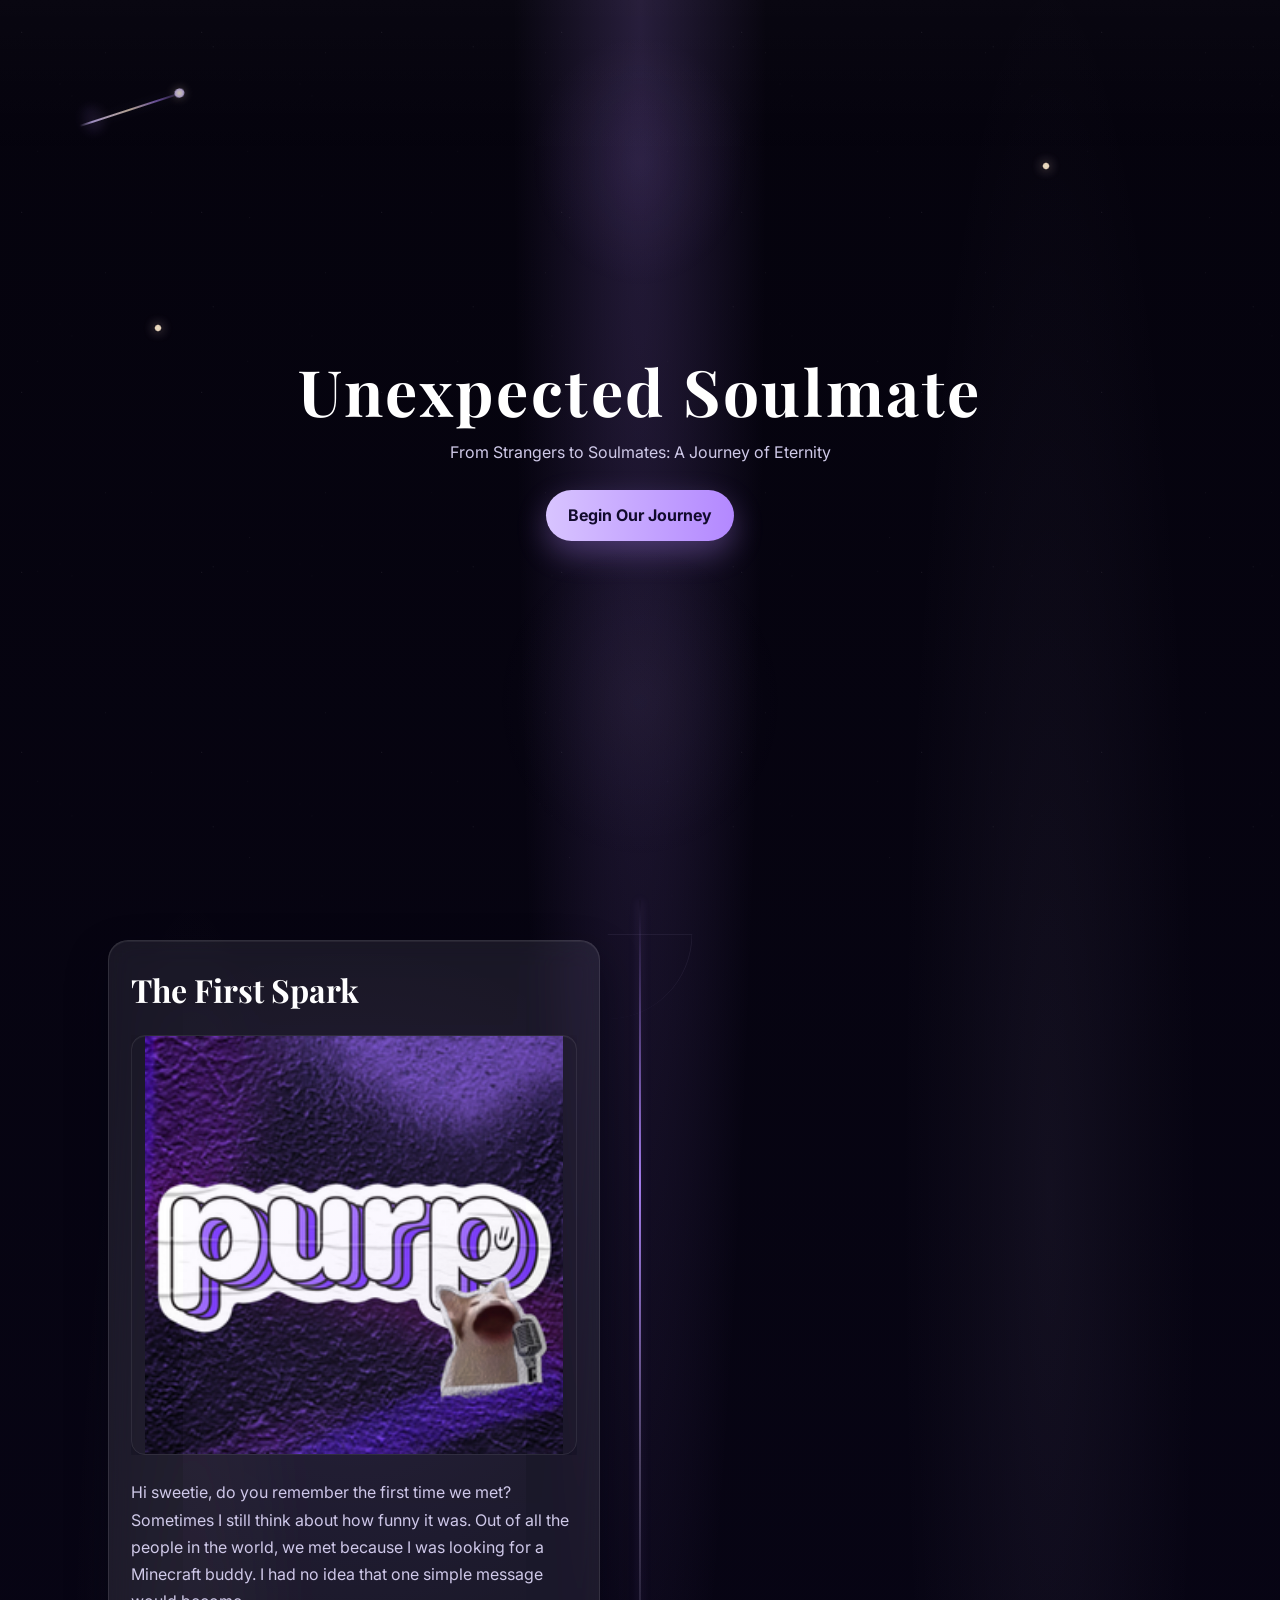
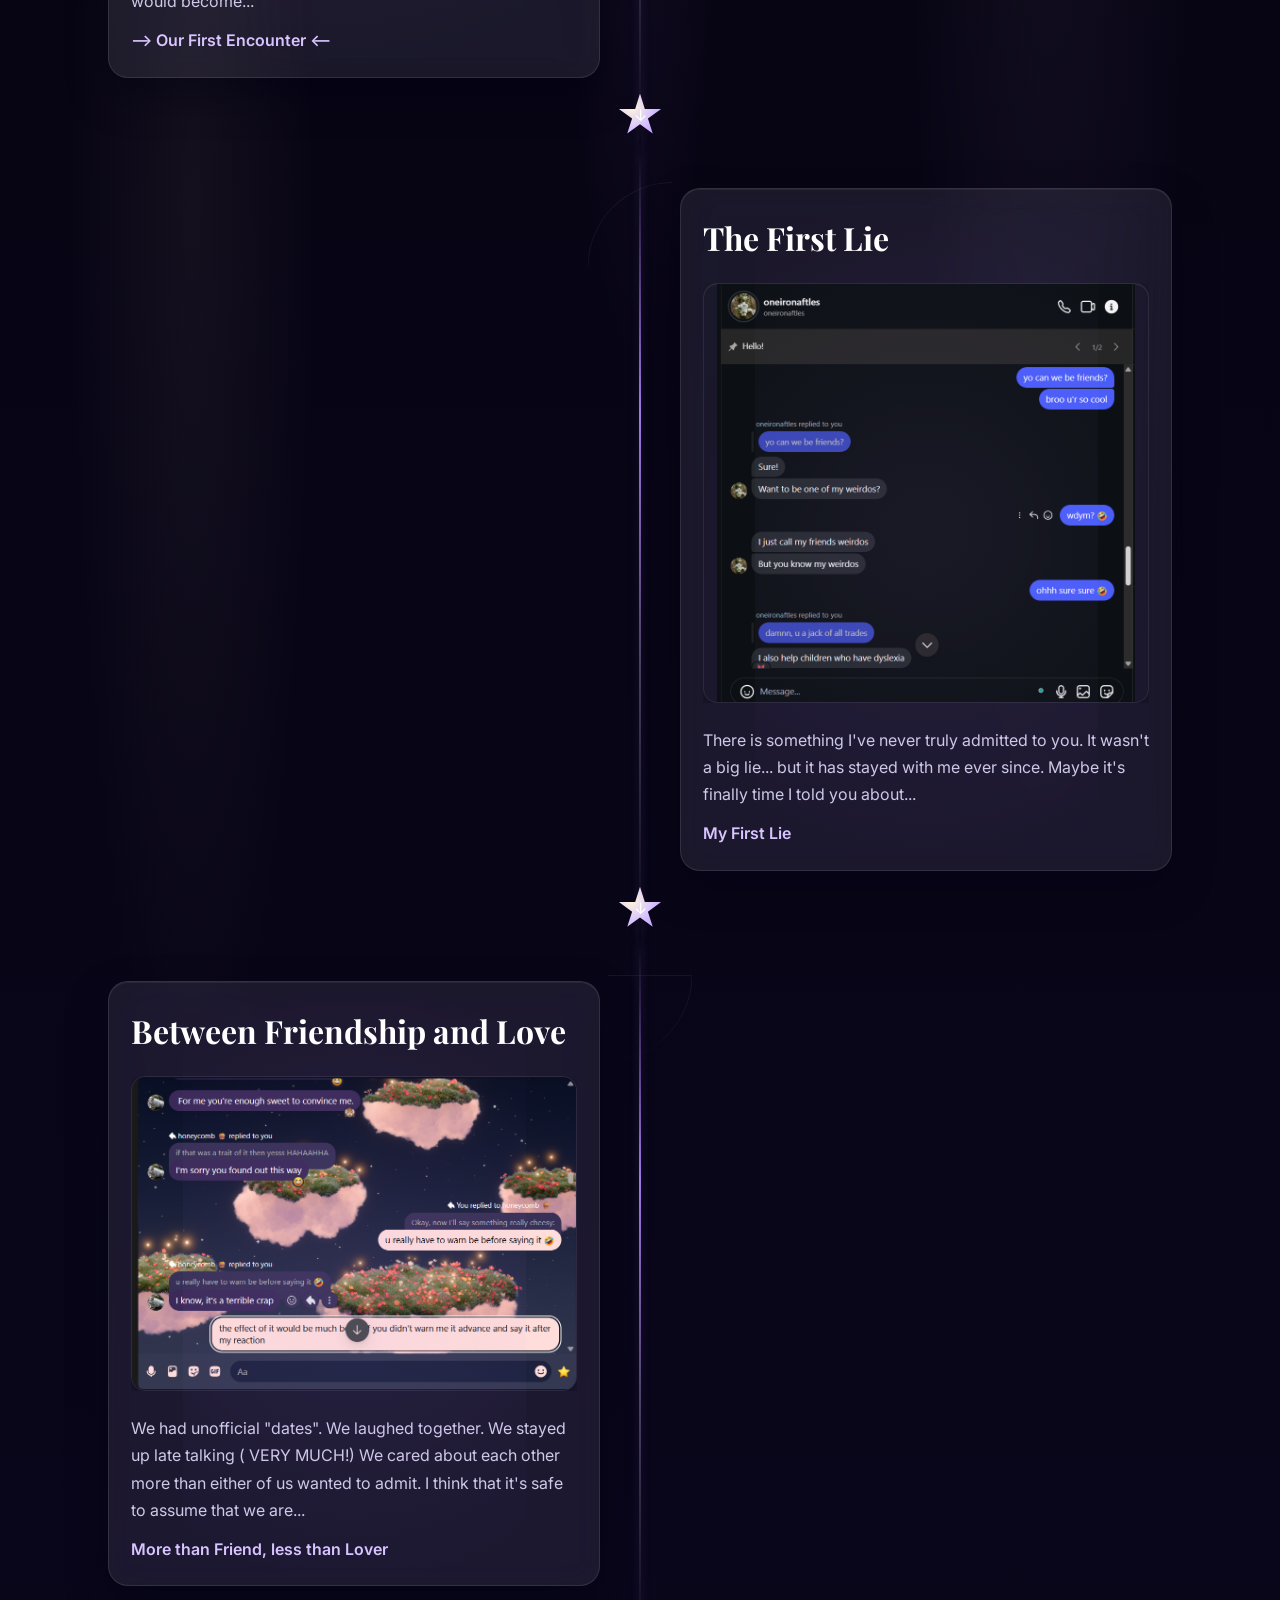
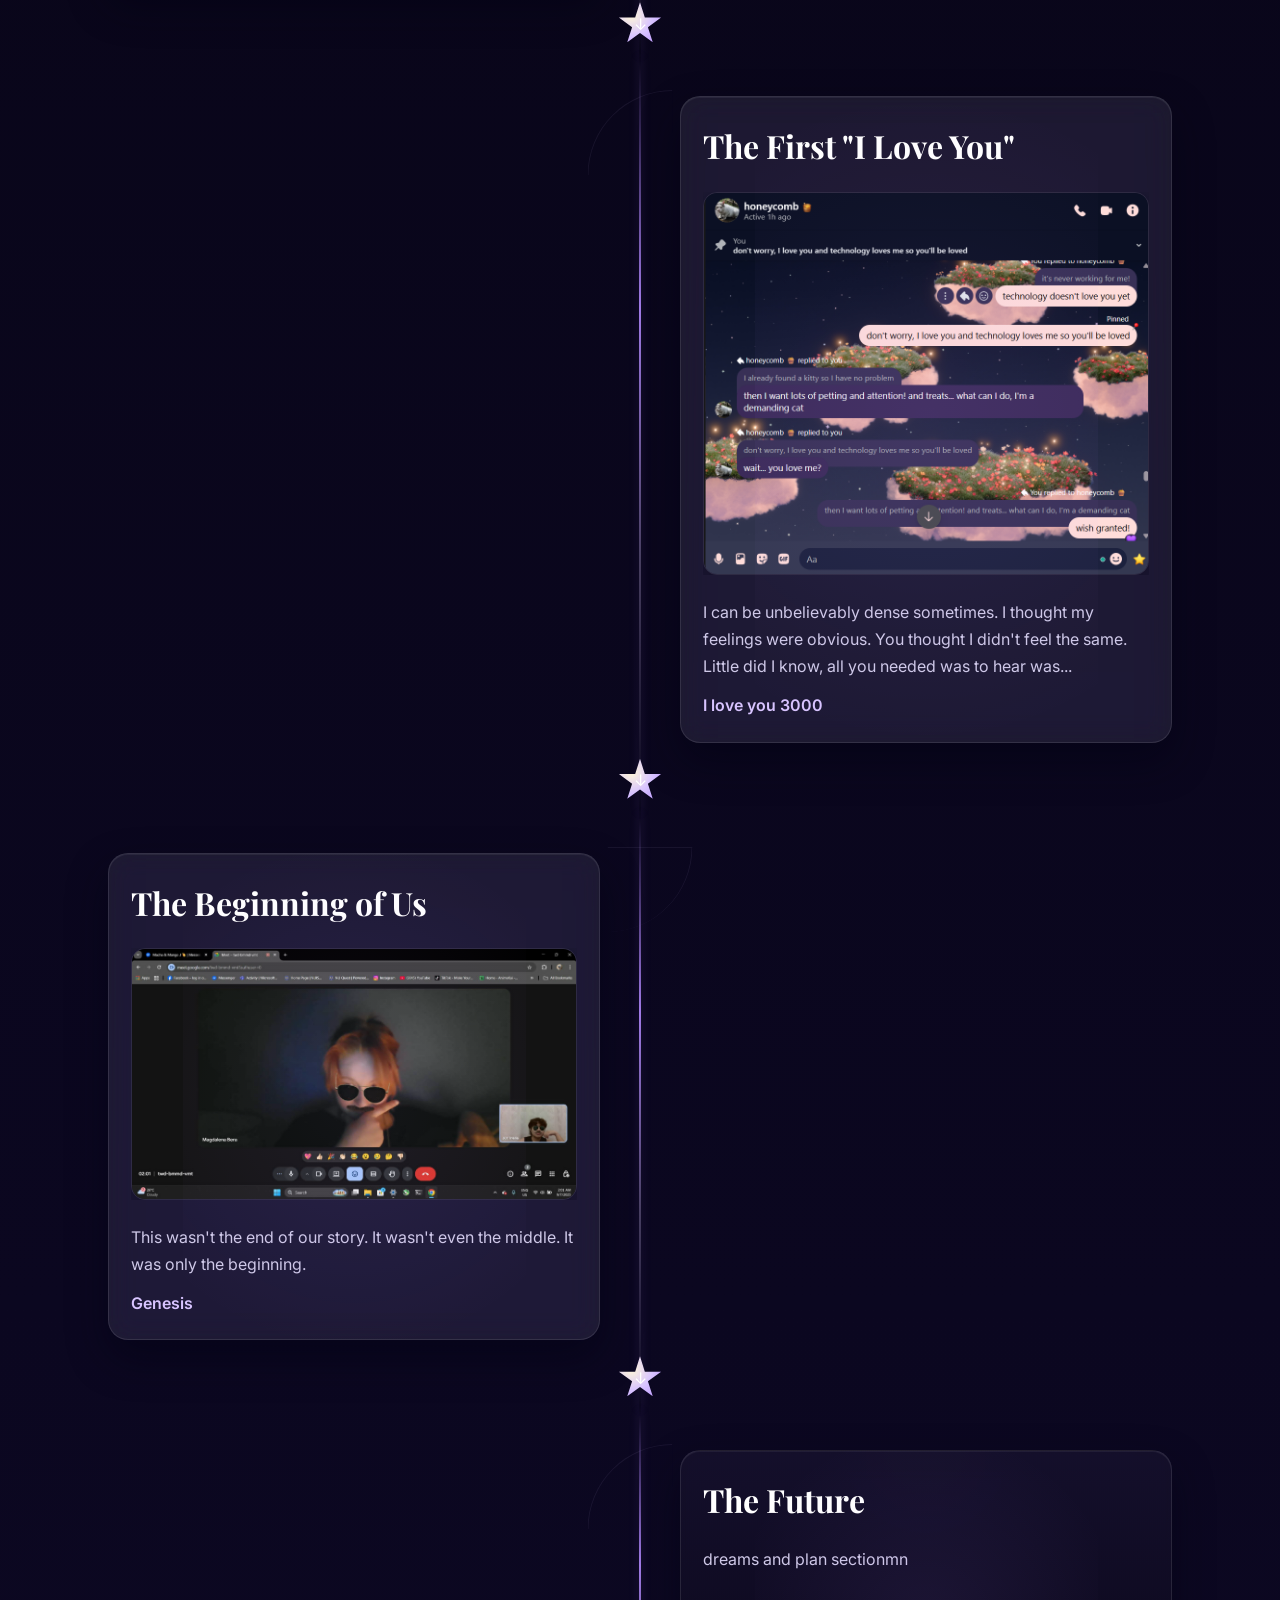
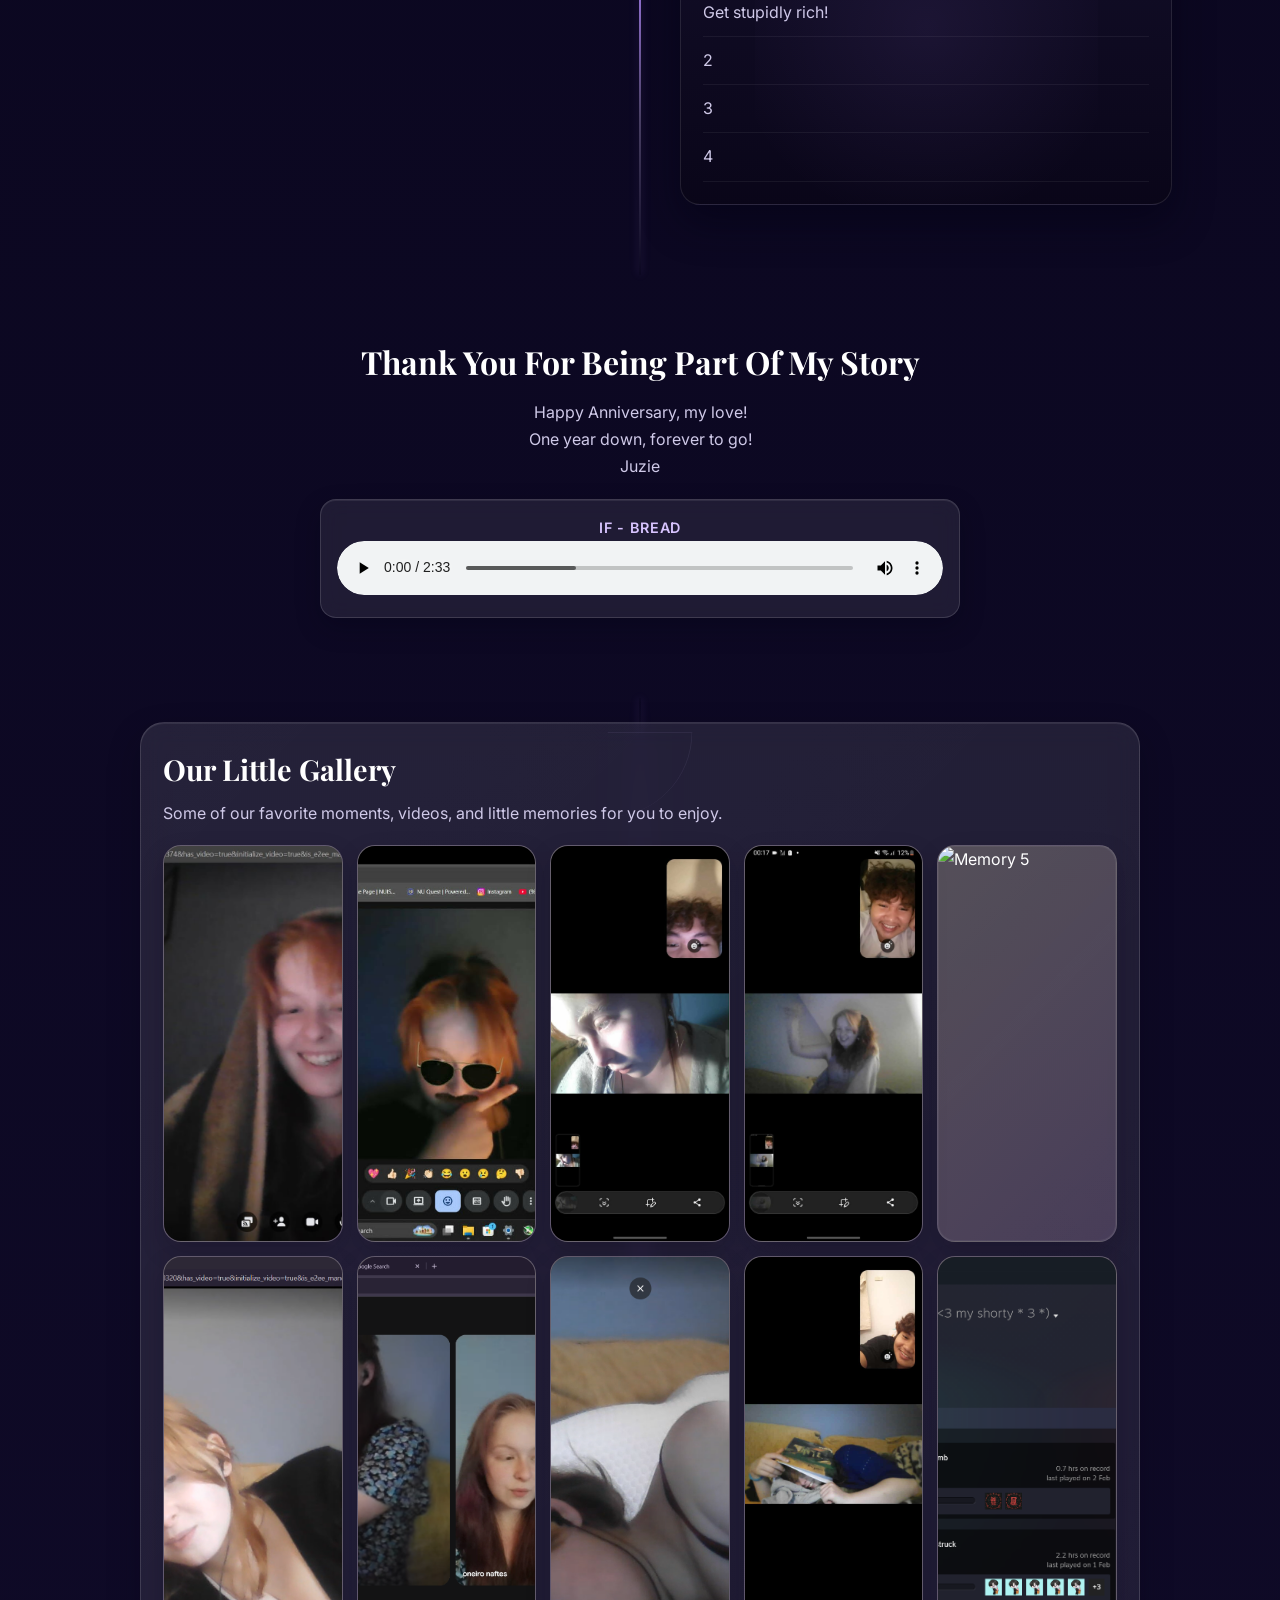
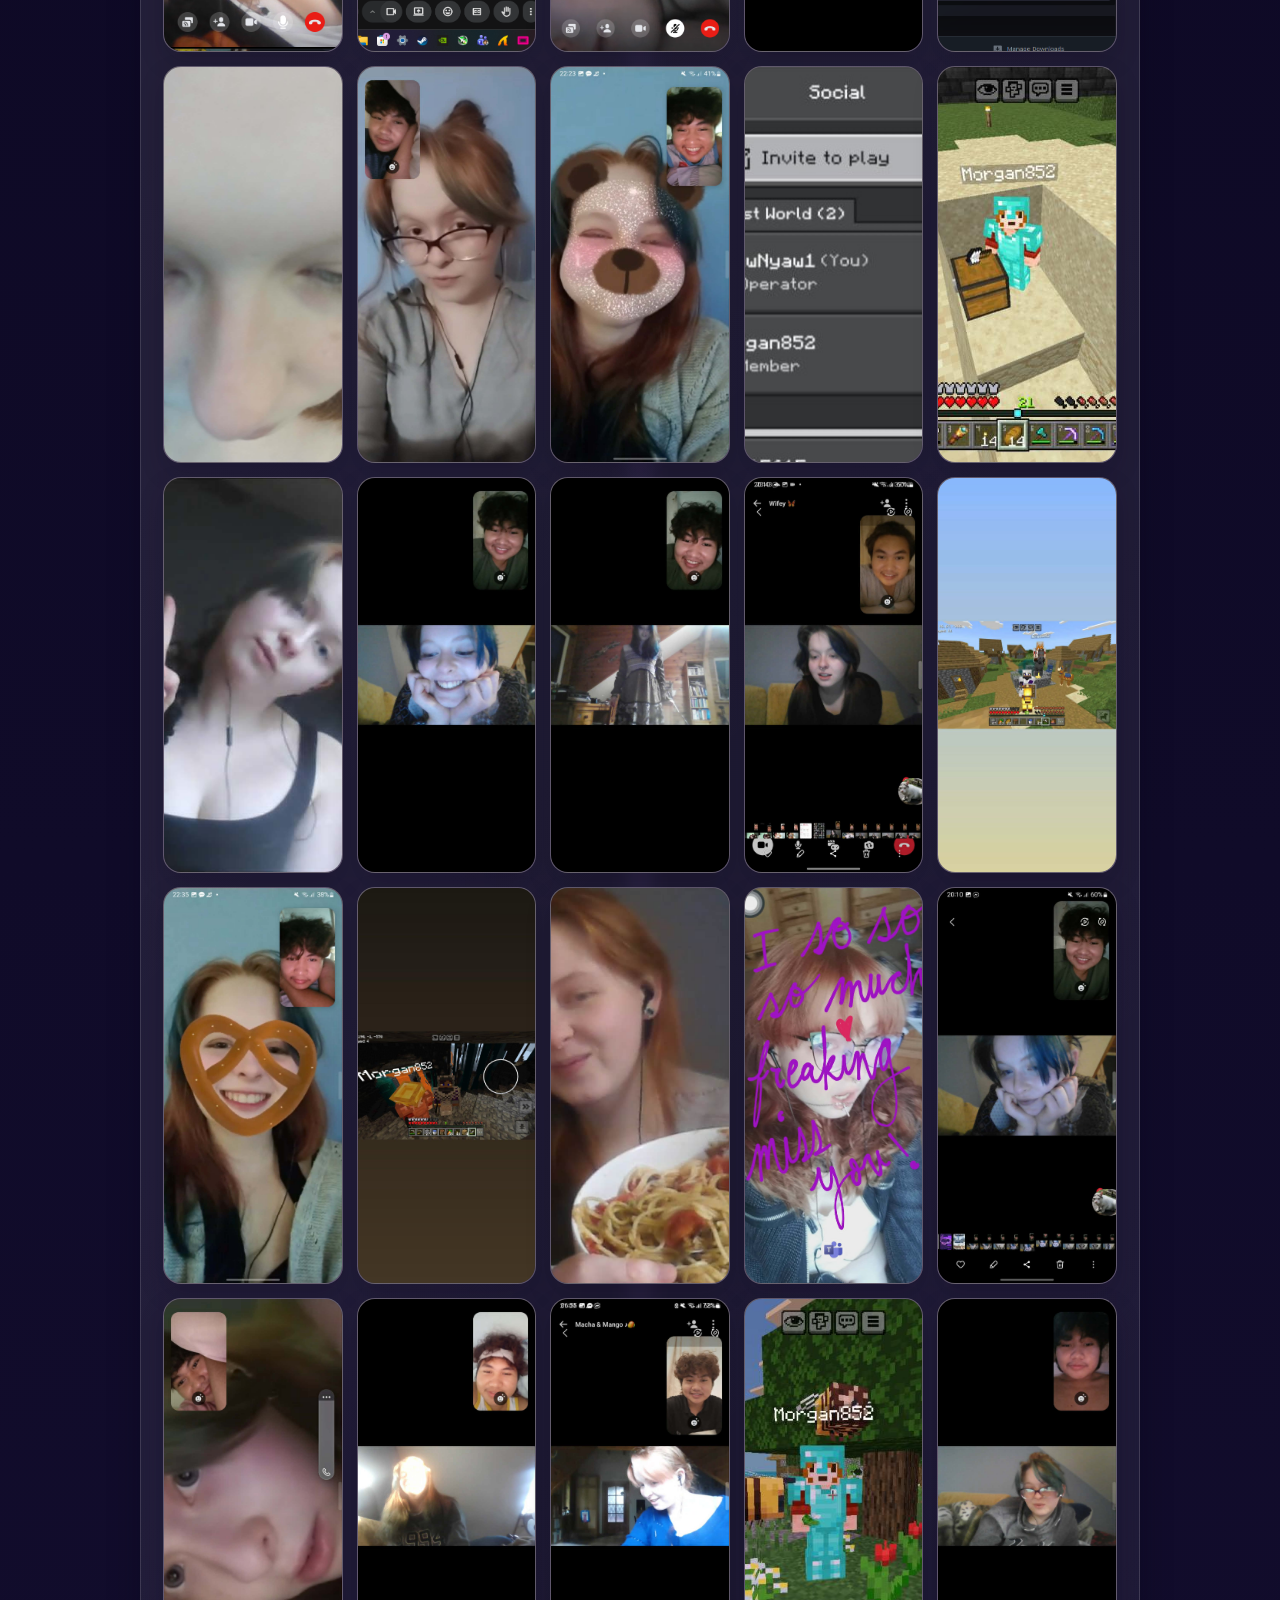
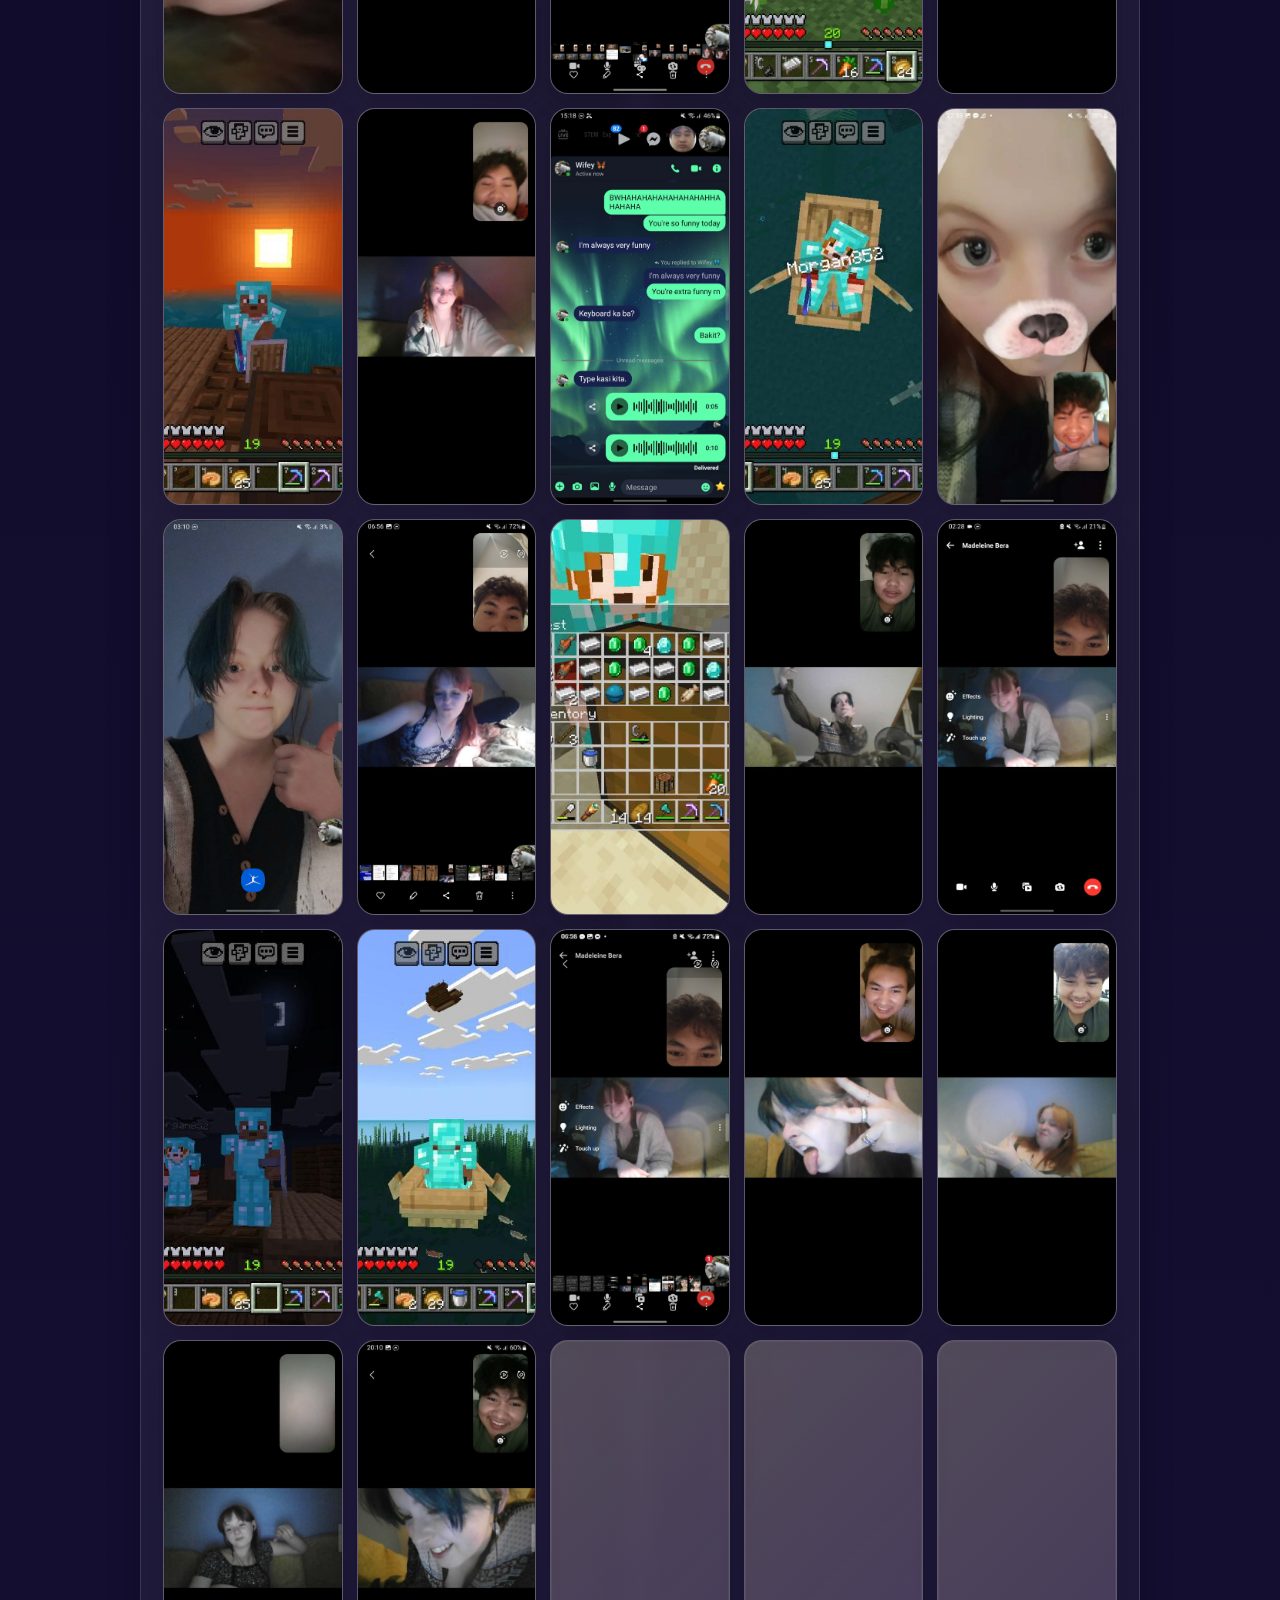
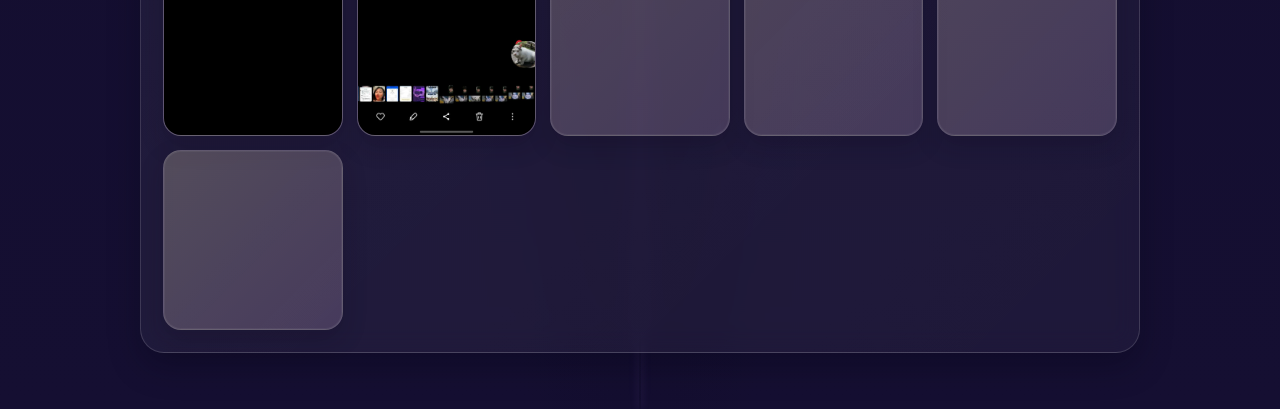
==== commit f821f410: "Final Change" ====
--- a/index.html
+++ b/index.html
@@ -1,4 +1,3 @@
-```html
 <!DOCTYPE html>
 <html lang="en">
 
@@ -69,8 +68,8 @@
 
         <p>
           Hi sweetie, do you remember the first time we met?
-          It was purely coincidence. I wasn't looking for someone to love that time. I only want a minecraft buddy.
-          
+    Sometimes I still think about how funny it was. Out of all the people in the world, we met because I was looking for a Minecraft buddy.
+I had no idea that one simple message would become...
         </p>
 
         <a href="first-spark.html" class="chapter-link"> --> Our First Encounter <--</a>
@@ -101,7 +100,10 @@
 
         <p>
 
-          memory dsection
+          There is something I've never truly admitted to you.
+          It wasn't a big lie...
+          but it has stayed with me ever since.
+          Maybe it's finally time I told you about...
 
         </p>
 
@@ -134,11 +136,15 @@
 
         <p>
 
-          memory sectiopn
-
-        </p>
-
-        <a href="friends-lover.html" class="chapter-link">More than Friends, less than Lover</a>
+          We had unofficial "dates". We laughed together.
+          We stayed up late talking ( VERY MUCH!)
+          We cared about each other more than either of us wanted to admit. 
+          I think that it's safe to assume that we are...
+
+
+        </p>
+
+        <a href="friends-lover.html" class="chapter-link">More than Friend, less than Lover</a>
 
       </div>
 
@@ -166,7 +172,10 @@
 
         <p>
 
-          memoryy sectionnn
+        I can be unbelievably dense sometimes. 
+        I thought my feelings were obvious.
+         You thought I didn't feel the same.
+        Little did I know, all you needed was to hear was...
 
         </p>
 
@@ -191,18 +200,19 @@
         <div class="image-container">
 
           <img
-            src="pictures/5.jpg"
+            src="pictures/2.jpg"
             alt="Today">
 
         </div>
 
         <p>
 
-          Happy Anniversary ❤️
-
-        </p>
-
-        <a href="CHAPTER-5.html" class="chapter-link">My World</a>
+          This wasn't the end of our story. It wasn't even the middle. It was only the beginning.
+         
+
+        </p>
+
+        <a href="CHAPTER-5.html" class="chapter-link">Genesis</a>
 
       </div>
 
@@ -247,32 +257,11 @@
 
     <!-- GALLERY -->
 
-    <section id="gallery" class="story-section gallery-section">
-      <div class="gallery-item">
-        <img src="pictures/purp-logo.png" alt="Memory 1">
-      </div>
-      <div class="gallery-item">
-        <img src="pictures/wanna-be-friend.png" alt="Memory 2">
-      </div>
-      <div class="gallery-item">
-        <img src="pictures/chapter-3.png" alt="Memory 3">
-      </div>
-      <div class="gallery-item">
-        <img src="pictures/chapter-4.png" alt="Memory 4">
-      </div>
-      <div class="gallery-item">
-        <img src="pictures/5.jpg" alt="Memory 5">
-      </div>
-    </section>
-
 
   </main>
 
 
-  <!-- FOOTER -->
-
-
-  <footer>
+<footer>
 
     <div class="footer-content">
 
@@ -292,20 +281,197 @@
         Juzie 
       </p>
 
-         <div class="audio-player">
-          <audio controls loop>
+       <div class="audio-player">
+          <label class="audio-player-label" for="gallery-audio">IF - Bread</label>
+          <audio id="gallery-audio" controls loop="auto">
             <source src="Bread - If (lyrics).mp3" type="audio/mpeg">
             Your browser doesn't support the audio element.
           </audio>
         </div>
 
-
-
+     
     </div>
 
   </footer>
 
+
+
+  <section id="gallery" class="story-section gallery-section">
+    <div class="gallery-shell">
+      <div class="gallery-header">
+        <h2>Our Little Gallery</h2>
+        <p>Some of our favorite moments, videos, and little memories for you to enjoy.</p>
+
+        
+
+        
+      </div>
+
+      <div class="gallery-grid"></div>
+        
+  <div class="gallery-modal" aria-hidden="true">
+    <div class="gallery-modal-content"></div>
+    <button class="gallery-close-btn" type="button" aria-label="Close preview">×</button>
+  </div>
+
+  <script>
+    const galleryModal = document.querySelector('.gallery-modal');
+    const galleryModalContent = document.querySelector('.gallery-modal-content');
+    const galleryCloseBtn = document.querySelector('.gallery-close-btn');
+
+    function closeGalleryModal() {
+      galleryModal.classList.remove('active');
+      galleryModal.setAttribute('aria-hidden', 'true');
+      document.body.classList.remove('modal-open');
+      galleryModalContent.innerHTML = '';
+    }
+
+    function openGalleryModal(item) {
+      const type = item.getAttribute('data-type');
+      const src = item.getAttribute('data-src');
+
+      galleryModalContent.innerHTML = '';
+
+      if (type === 'video') {
+        const video = document.createElement('video');
+        video.src = src;
+        video.controls = true;
+        video.autoplay = true;
+        video.preload = 'auto';
+        video.playsInline = true;
+        galleryModalContent.appendChild(video);
+      } else {
+        const image = document.createElement('img');
+        image.src = src;
+        image.alt = item.querySelector('img')?.alt || 'Memory';
+        galleryModalContent.appendChild(image);
+      }
+
+      galleryModal.classList.add('active');
+      galleryModal.setAttribute('aria-hidden', 'false');
+      document.body.classList.add('modal-open');
+    }
+
+    const galleryData = [
+      { type: 'image', src: 'pictures/1.jpg', alt: 'Memory 1' },
+      { type: 'image', src: 'pictures/2.jpg', alt: 'Memory 2' },
+      { type: 'image', src: 'pictures/3.jpg', alt: 'Memory 3' },
+      { type: 'image', src: 'pictures/4.jpg', alt: 'Memory 4' },
+      { type: 'image', src: 'pictures/5.jpg', alt: 'Memory 5' },
+      { type: 'image', src: 'pictures/6.png', alt: 'Memory 6' },
+      { type: 'image', src: 'pictures/7.png', alt: 'Memory 7' },
+      { type: 'image', src: 'pictures/8.png', alt: 'Memory 8' },
+      { type: 'image', src: 'pictures/9.jpg', alt: 'Memory 9' },
+      { type: 'image', src: 'pictures/10.png', alt: 'Memory 10' },
+      { type: 'image', src: 'pictures/11.jpg', alt: 'Memory 11' },
+      { type: 'image', src: 'pictures/12.jpg', alt: 'Memory 12' },
+      { type: 'image', src: 'pictures/13.jpg', alt: 'Memory 13' },
+      { type: 'image', src: 'pictures/14.jpg', alt: 'Memory 14' },
+      { type: 'image', src: 'pictures/15.jpg', alt: 'Memory 15' },
+      { type: 'image', src: 'pictures/0099b224-eed6-4eb5-b369-26a9af6c3445.jpg', alt: 'Memory 16' },
+      { type: 'image', src: 'pictures/0405ced4-c15c-49af-9f9e-9dbc7bb1bc3f.jpg', alt: 'Memory 17' },
+      { type: 'image', src: 'pictures/131690bb-36e0-465c-8601-31f6d851abd8.jpg', alt: 'Memory 18' },
+      { type: 'image', src: 'pictures/15399fba-88b8-4cb5-90d7-595708bc51f4.jpg', alt: 'Memory 19' },
+      { type: 'image', src: 'pictures/161b5701-1758-4fbe-b932-59a596428fe5.jpg', alt: 'Memory 20' },
+      { type: 'image', src: 'pictures/165163dc-a484-4f66-a4ce-7c95a82eee5c.jpg', alt: 'Memory 21' },
+      { type: 'image', src: 'pictures/343506c4-0a8a-4944-b25a-6a5bc5f0e80f.jpg', alt: 'Memory 22' },
+      { type: 'image', src: 'pictures/40e04896-c2e1-46c4-9e34-28bbd29821a1.jpg', alt: 'Memory 23' },
+      { type: 'image', src: 'pictures/4d12dda7-b87e-4b65-9f6f-7954ccf05271.jpg', alt: 'Memory 24' },
+      { type: 'image', src: 'pictures/53394d87-59f4-46bc-a466-93624a3851af.jpg', alt: 'Memory 25' },
+      { type: 'image', src: 'pictures/593f5edd-feab-4c4a-a471-4fbb1e16d5c8.jpg', alt: 'Memory 26' },
+      { type: 'image', src: 'pictures/5c003983-3791-4042-bb10-e0abde0c290d.jpg', alt: 'Memory 27' },
+      { type: 'image', src: 'pictures/656fb7e0-9d95-4df8-853d-b53efb127e7c.jpg', alt: 'Memory 28' },
+      { type: 'image', src: 'pictures/69ccc945-d7d2-4851-905b-139cada5741d.jpg', alt: 'Memory 29' },
+      { type: 'image', src: 'pictures/6ae884ac-8867-4237-bb7a-7b4747a5a34d.jpg', alt: 'Memory 30' },
+      { type: 'image', src: 'pictures/6cff3725-5310-44c5-94df-2497118f126e.jpg', alt: 'Memory 31' },
+      { type: 'image', src: 'pictures/726c8a6e-4b94-44c1-8727-964fe50fba38.jpg', alt: 'Memory 32' },
+      { type: 'image', src: 'pictures/7604111a-d7a2-48cf-9912-7f67ac5c287c.jpg', alt: 'Memory 33' },
+      { type: 'image', src: 'pictures/985e30c4-15c7-459d-91f2-8bbfa2bb87d9.jpg', alt: 'Memory 34' },
+      { type: 'image', src: 'pictures/adb8a72d-1c48-4cf3-9ec1-65f6c2e0e497.jpg', alt: 'Memory 35' },
+      { type: 'image', src: 'pictures/afa86ffb-ca09-4e65-aae8-7fa795241bb7.jpg', alt: 'Memory 36' },
+      { type: 'image', src: 'pictures/bbc41712-4aad-4033-b8c3-8ce0363a24dc.jpg', alt: 'Memory 37' },
+      { type: 'image', src: 'pictures/bcb009df-f000-4529-89d9-c4baeae5b9b0.jpg', alt: 'Memory 38' },
+      { type: 'image', src: 'pictures/c0a7b3aa-3899-4415-bbe4-99efeb1a74bf.jpg', alt: 'Memory 39' },
+      { type: 'image', src: 'pictures/c43560ba-d69b-440d-8048-02f60574767b.jpg', alt: 'Memory 40' },
+      { type: 'image', src: 'pictures/c58a25d5-24d0-4d18-ac5f-bde6d5d7f96d.jpg', alt: 'Memory 41' },
+      { type: 'image', src: 'pictures/c9adbeb7-4b72-40e4-aa3f-84e03a07833e.jpg', alt: 'Memory 42' },
+      { type: 'image', src: 'pictures/d0743517-df56-402b-8adb-3829e6ec96c1.jpg', alt: 'Memory 43' },
+      { type: 'image', src: 'pictures/d2f68996-680d-4a48-8570-6683a03e354c.jpg', alt: 'Memory 44' },
+      { type: 'image', src: 'pictures/dad15983-fb98-40a1-8a02-15c8eedb453c.jpg', alt: 'Memory 45' },
+      { type: 'image', src: 'pictures/e1eb95da-f51f-4184-b063-1eb9745ebfe8.jpg', alt: 'Memory 46' },
+      { type: 'image', src: 'pictures/ecd9bad7-f60c-4f50-837e-b702bacebfc6.jpg', alt: 'Memory 47' },
+      { type: 'video', src: 'pictures/100.mp4', alt: 'Video memory 1' },
+      { type: 'video', src: 'pictures/101.mp4', alt: 'Video memory 2' },
+      { type: 'video', src: 'pictures/80dab4c3-86c7-4dc8-bb69-0947d920ed6c.mp4', alt: 'Video memory 3' },
+      { type: 'video', src: 'pictures/811f18c0-07a0-4edc-b077-8352730ca54e.mp4', alt: 'Video memory 4' }
+      
+    ];
+
+    function buildGallery() {
+      const galleryGrid = document.querySelector('.gallery-grid');
+      galleryGrid.innerHTML = '';
+
+      galleryData.forEach((item, index) => {
+        const galleryItem = document.createElement('div');
+        galleryItem.className = 'gallery-item';
+        galleryItem.setAttribute('data-type', item.type);
+        galleryItem.setAttribute('data-src', item.src);
+        galleryItem.setAttribute('tabindex', '0');
+        galleryItem.setAttribute('role', 'button');
+        galleryItem.setAttribute('aria-label', `Open ${item.alt}`);
+
+        if (item.type === 'video') {
+          const video = document.createElement('video');
+          video.preload = 'metadata';
+          video.muted = true;
+          video.loop = true;
+          const source = document.createElement('source');
+          source.src = item.src;
+          source.type = 'video/mp4';
+          video.appendChild(source);
+          galleryItem.appendChild(video);
+        } else {
+          const image = document.createElement('img');
+          image.src = item.src;
+          image.alt = item.alt;
+          galleryItem.appendChild(image);
+        }
+
+        galleryGrid.appendChild(galleryItem);
+      });
+    }
+
+    buildGallery();
+
+    document.querySelectorAll('.gallery-item').forEach((item) => {
+      item.addEventListener('click', () => openGalleryModal(item));
+      item.addEventListener('keydown', (event) => {
+        if (event.key === 'Enter' || event.key === ' ') {
+          event.preventDefault();
+          openGalleryModal(item);
+        }
+      });
+    });
+
+    galleryCloseBtn.addEventListener('click', closeGalleryModal);
+    galleryModal.addEventListener('click', (event) => {
+      if (event.target === galleryModal) {
+        closeGalleryModal();
+      }
+    });
+
+    document.addEventListener('keydown', (event) => {
+      if (event.key === 'Escape') {
+        closeGalleryModal();
+      }
+    });
+  </script>
+
+    <!-- FOOTER -->
+
+
+  
 </body>
 
 </html>
-```
+
--- a/main-design.css
+++ b/main-design.css
@@ -418,20 +418,23 @@
 }
 
 .image-container {
-  margin: 0 0 18px;
-}
-
-.image-container img {
-  width: 100%;
-  height: 300px;
-  object-fit: cover;
-  border-radius: 14px;
-  display: block;
-  border: 1px solid rgba(255, 255, 255, 0.08);
-  box-shadow:
-    inset 0 1px 0 rgba(255, 255, 255, 0.06),
-    0 10px 24px rgba(3, 1, 18, 0.38);
-}
+    margin: 0 0 24px;
+    width: 100%;
+    overflow: hidden;
+  }
+
+  .image-container img {
+    width: 100%;
+    height: auto;
+    max-height: 420px;
+    object-fit: contain;
+    border-radius: 14px;
+    display: block;
+    border: 1px solid rgba(255, 255, 255, 0.08);
+    box-shadow:
+      inset 0 1px 0 rgba(255, 255, 255, 0.06),
+      0 10px 24px rgba(3, 1, 18, 0.38);
+  }
 
 .chapter-link {
   display: inline-block;
@@ -514,30 +517,116 @@
 }
 
 .gallery-section {
-  display: flex;
-  gap: 20px;
-  overflow-x: auto;
-  padding: 16px 8px 24px;
-  align-items: center;
+  padding: 24px 16px 56px;
+}
+
+.gallery-shell {
+  max-width: 1000px;
+  margin: 0 auto;
+  padding: 22px;
+  border-radius: 24px;
+  background: linear-gradient(135deg, rgba(255, 255, 255, 0.1), rgba(255, 255, 255, 0.04));
+  border: 1px solid rgba(255, 255, 255, 0.14);
+  box-shadow: inset 0 1px 0 rgba(255, 255, 255, 0.08), 0 14px 32px rgba(3, 1, 18, 0.28);
+  backdrop-filter: blur(12px);
+  -webkit-backdrop-filter: blur(12px);
+}
+
+.gallery-header {
+  margin-bottom: 18px;
+}
+
+.gallery-header h2 {
+  font-family: 'Playfair Display', serif;
+  font-size: 1.8rem;
+  margin-bottom: 6px;
+}
+
+.gallery-header p {
+  color: var(--text-muted);
+  margin-bottom: 14px;
+}
+
+.gallery-grid {
+  display: grid;
+  grid-template-columns: repeat(auto-fit, minmax(160px, 1fr));
+  gap: 14px;
 }
 
 .gallery-item {
-  width: 300px;
-  height: 300px;
-  border-radius: 22px;
+  min-height: 180px;
+  border-radius: 18px;
   overflow: hidden;
   border: 1px solid rgba(255, 255, 255, 0.16);
-  box-shadow: inset 0 0 0 1px rgba(255, 255, 255, 0.05), 0 12px 28px rgba(8, 5, 22, 0.2);
-  flex-shrink: 0;
+  box-shadow: inset 0 0 0 1px rgba(255, 255, 255, 0.05), 0 10px 24px rgba(8, 5, 22, 0.2);
   background: linear-gradient(135deg, rgba(255, 239, 191, 0.2), rgba(255, 205, 249, 0.14));
-}
-
-.gallery-item img {
+  position: relative;
+  cursor: pointer;
+  transition: transform 0.2s ease, box-shadow 0.2s ease;
+}
+
+.gallery-item:hover {
+  transform: translateY(-2px);
+  box-shadow: inset 0 0 0 1px rgba(255, 255, 255, 0.05), 0 14px 28px rgba(8, 5, 22, 0.24);
+}
+
+.gallery-item img,
+.gallery-item video {
   width: 100%;
   height: 100%;
-  object-fit: contain;
+  object-fit: cover;
   display: block;
   background: rgba(255, 255, 255, 0.04);
+}
+
+.gallery-modal {
+  position: fixed;
+  inset: 0;
+  background: rgba(3, 1, 18, 0.85);
+  display: none;
+  align-items: center;
+  justify-content: center;
+  padding: 24px;
+  z-index: 1000;
+}
+
+.gallery-modal.active {
+  display: flex;
+}
+
+.gallery-modal-content {
+  max-width: min(92vw, 900px);
+  max-height: 90vh;
+  display: flex;
+  align-items: center;
+  justify-content: center;
+}
+
+.gallery-modal-content img,
+.gallery-modal-content video {
+  max-width: 100%;
+  max-height: 86vh;
+  object-fit: contain;
+  border-radius: 20px;
+  box-shadow: 0 18px 40px rgba(0, 0, 0, 0.35);
+}
+
+.gallery-close-btn {
+  position: fixed;
+  top: 18px;
+  right: 18px;
+  width: 42px;
+  height: 42px;
+  border: 0;
+  border-radius: 50%;
+  background: rgba(255, 255, 255, 0.16);
+  color: white;
+  font-size: 1.4rem;
+  cursor: pointer;
+}
+
+body.modal-open {
+  overflow: hidden;
 }
 
 footer {
@@ -604,6 +693,14 @@
     transform: none;
   }
 
+  .gallery-shell {
+    padding: 18px;
+  }
+
+  .gallery-grid {
+    grid-template-columns: repeat(2, minmax(0, 1fr));
+  }
+
   .story-card {
     width: calc(100% - 38px);
     margin-left: 38px;
@@ -627,7 +724,7 @@
   }
 
   .image-container img {
-    height: 240px;
+    height: 320px;
   }
 
   .footer-content h2 {
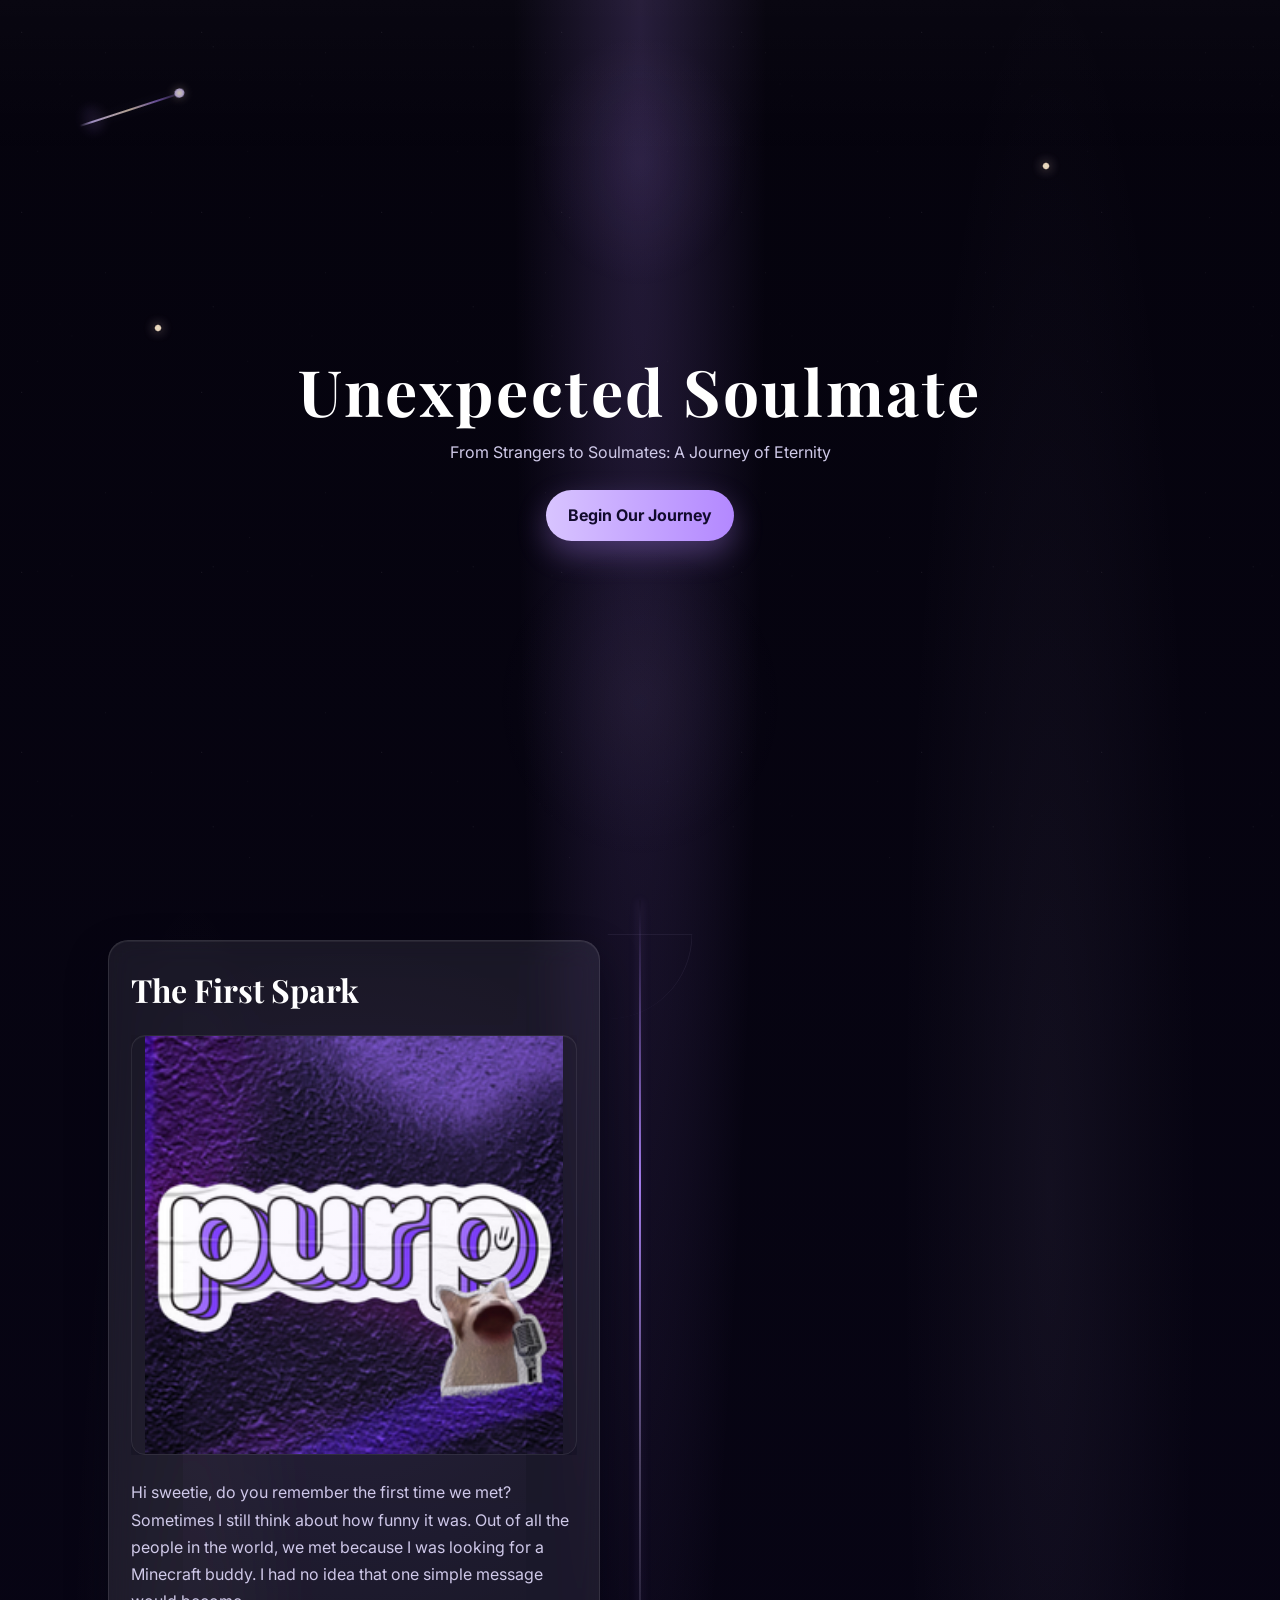
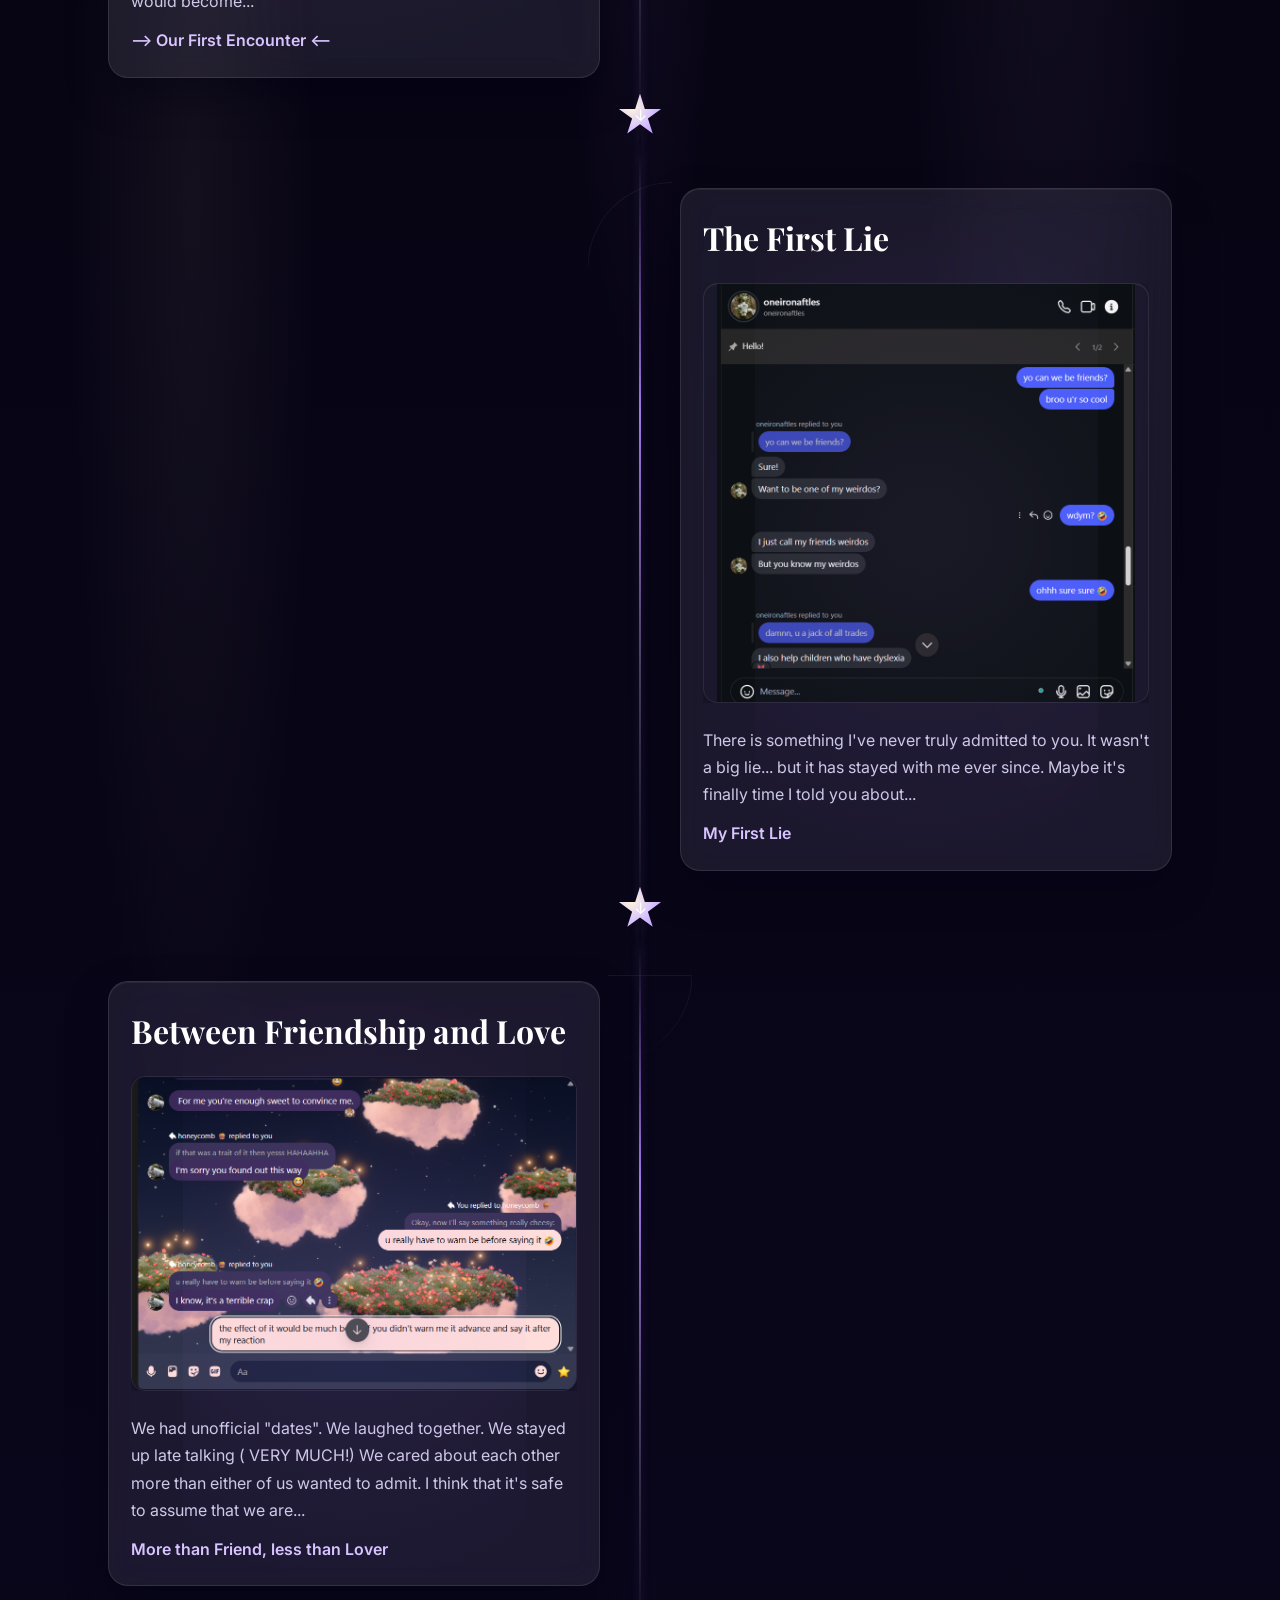
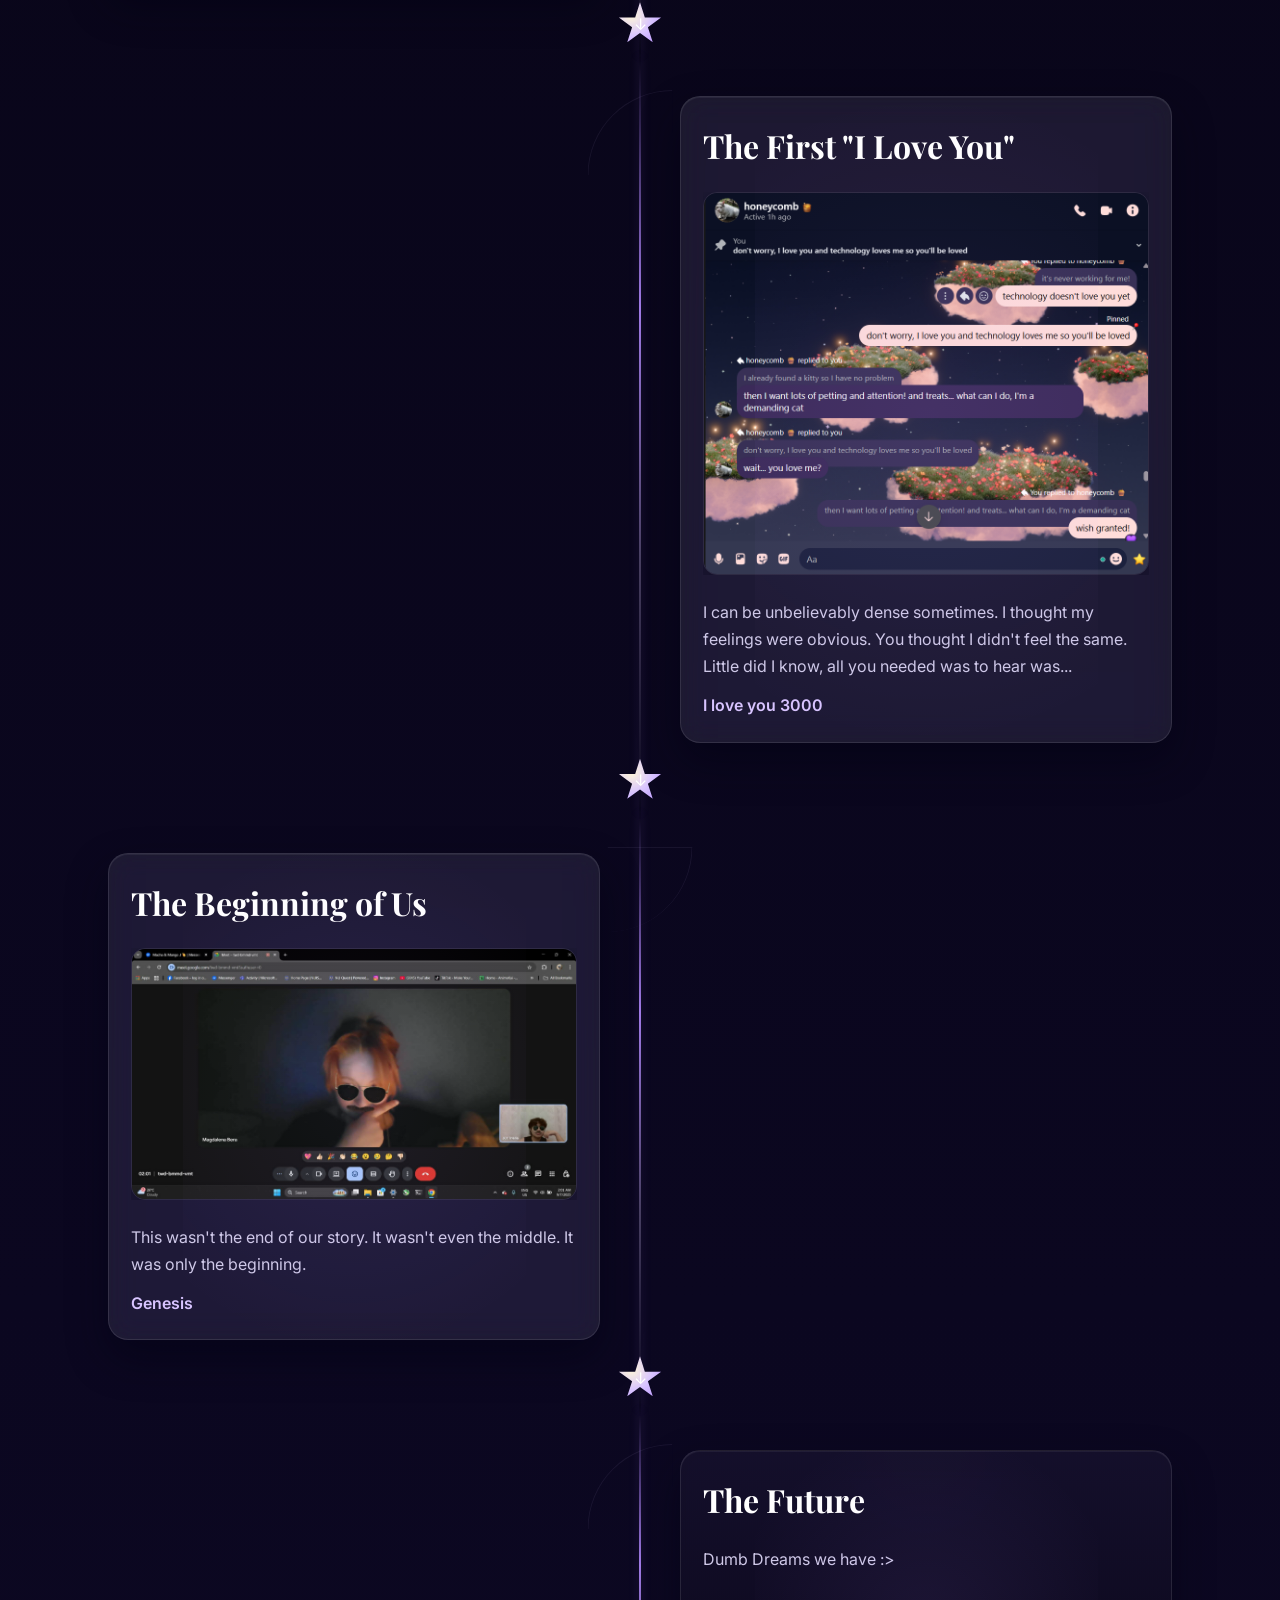
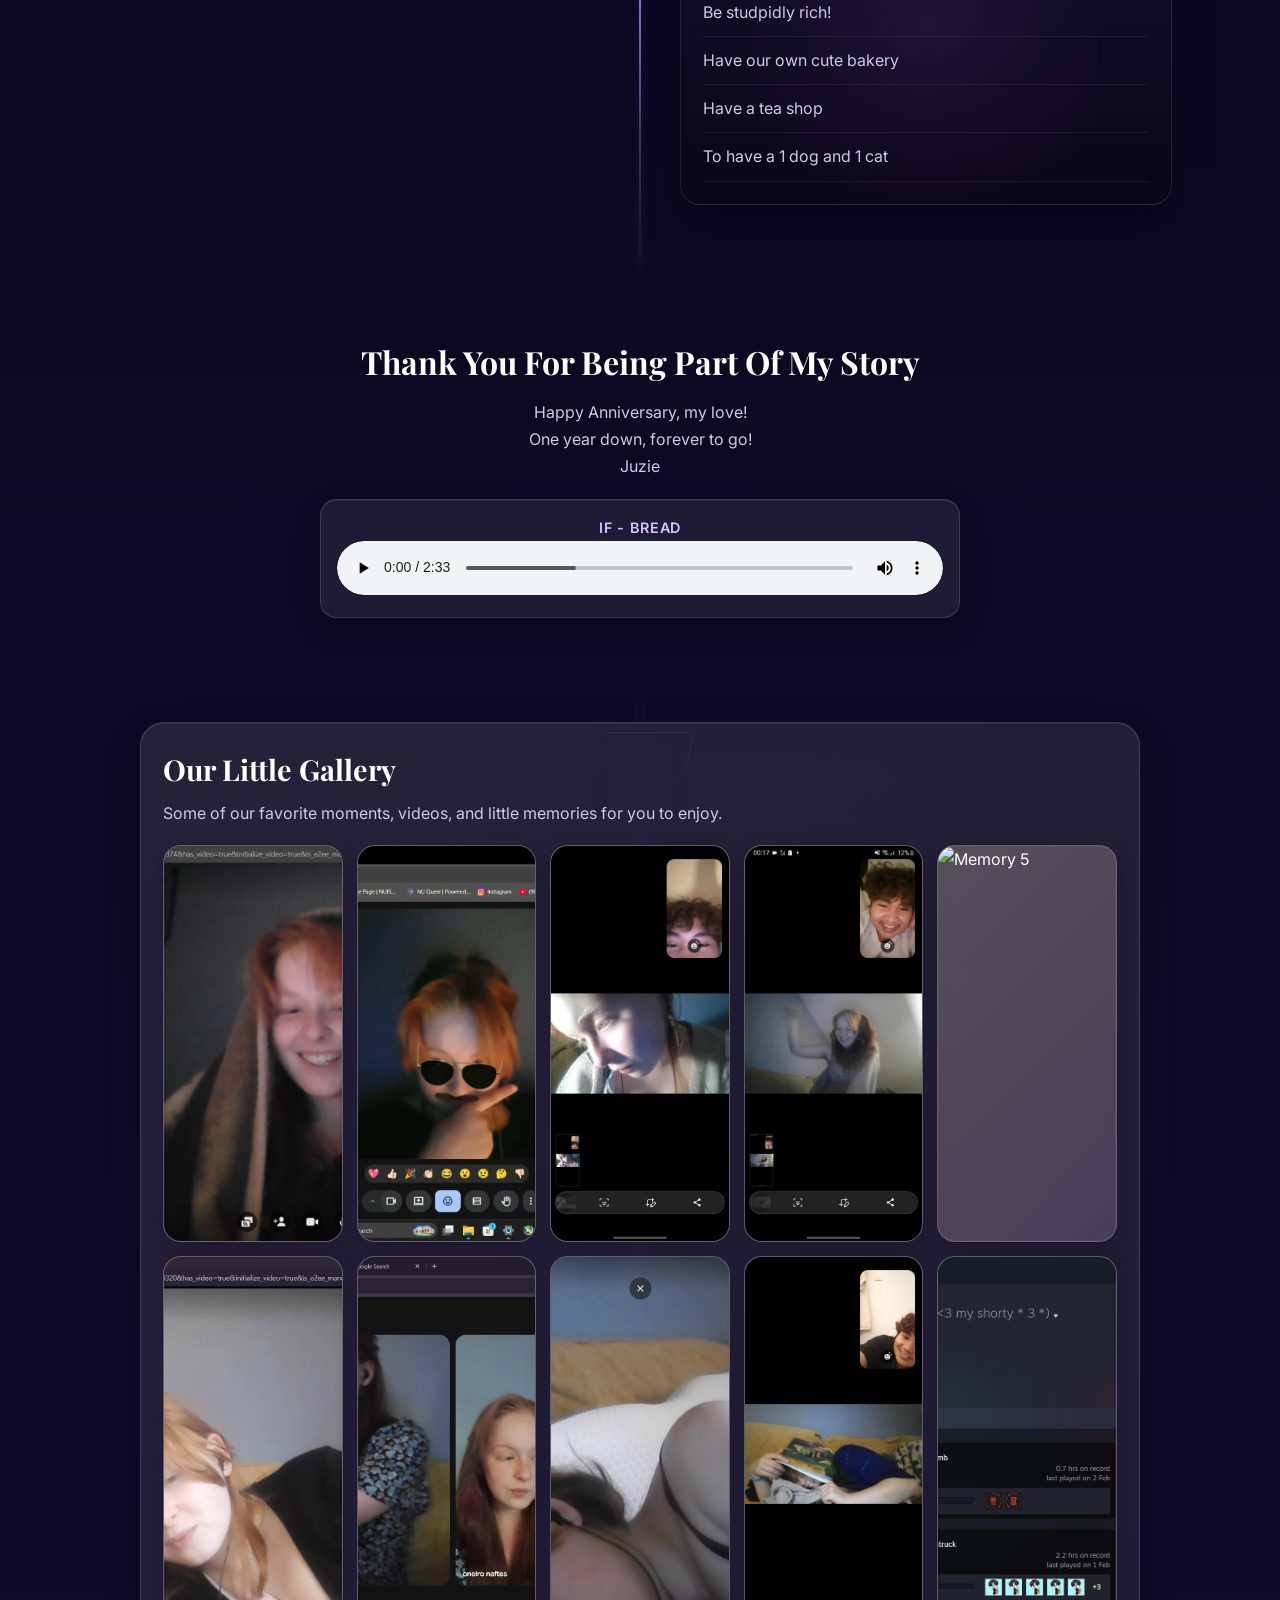
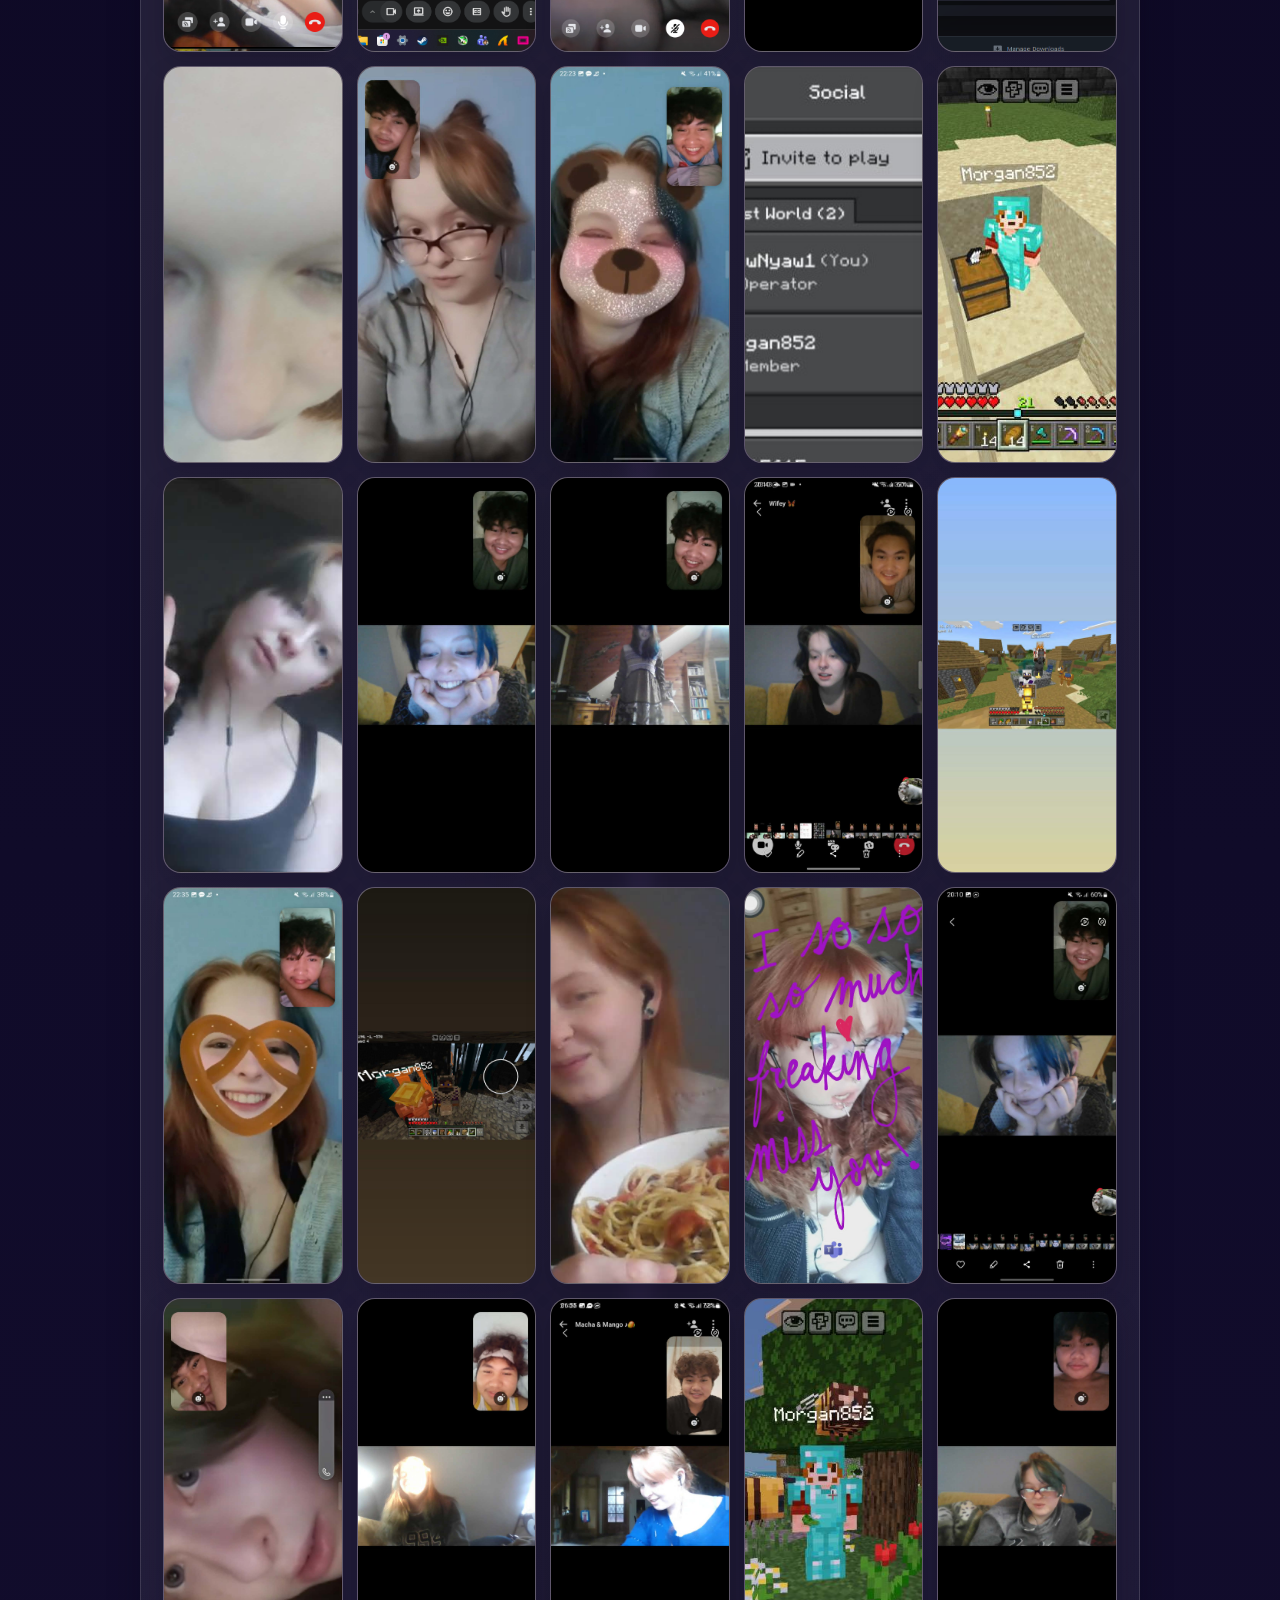
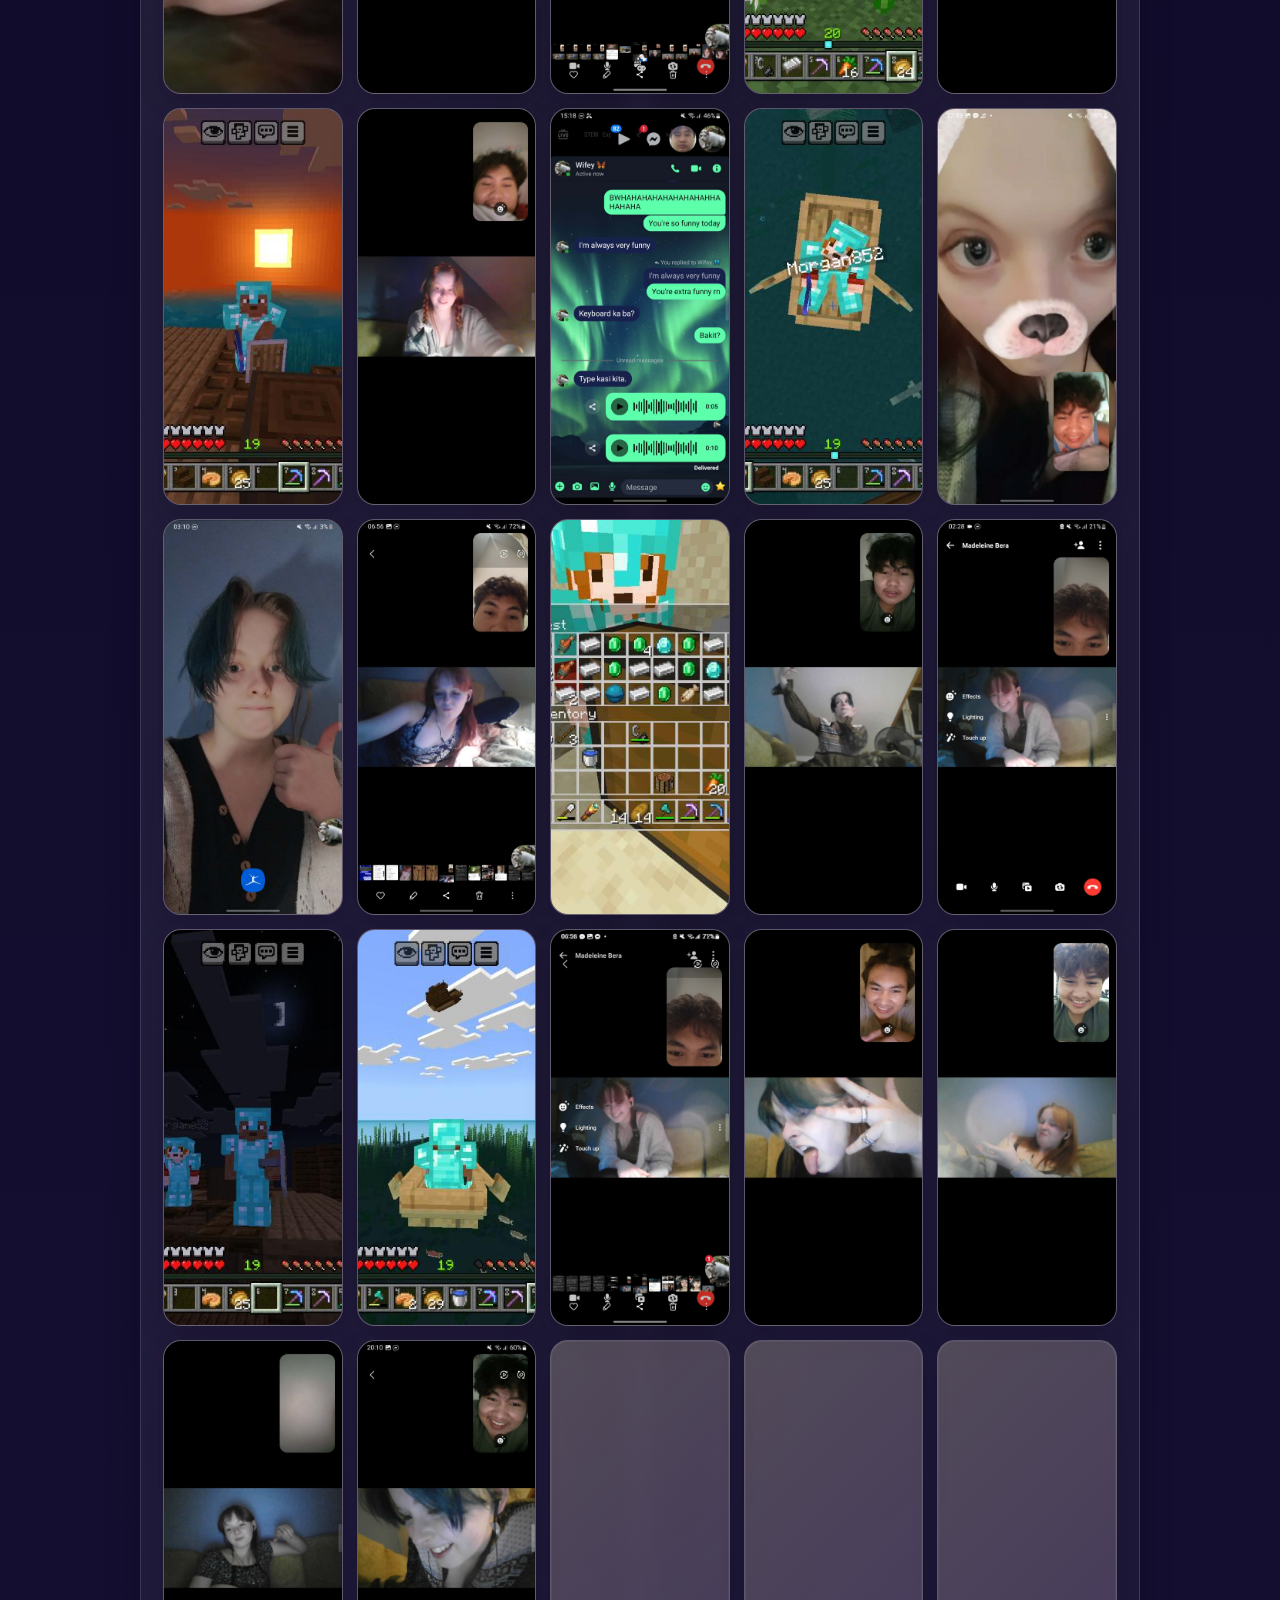
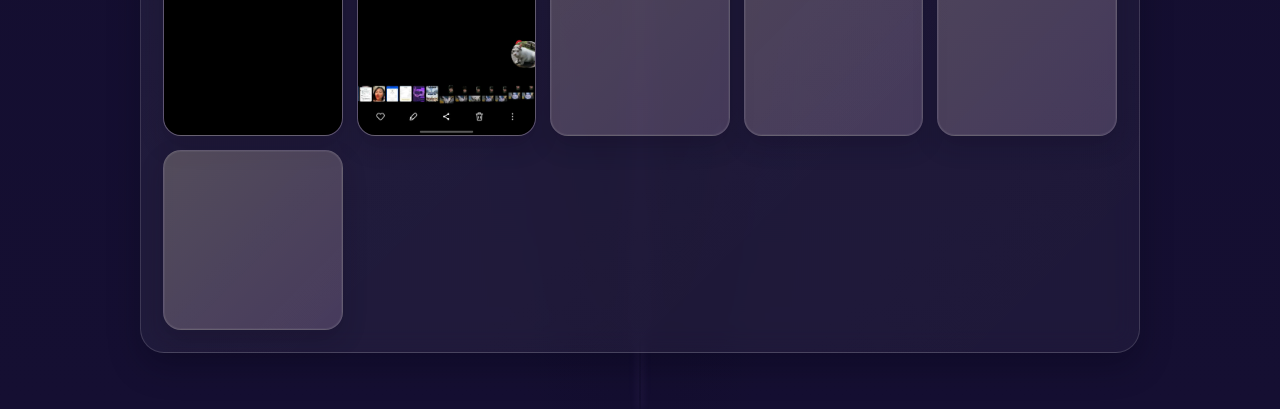
==== commit dee949b2: "final.." ====
--- a/index.html
+++ b/index.html
@@ -232,19 +232,19 @@
 
         <p>
 
-          dreams and plan sectionmn
+          Dumb Dreams we have :>
 
         </p>
 
         <ul>
 
-          <li> Get stupidly rich! </li>
-
-          <li>2</li>
-
-          <li> 3</li>
-
-          <li> 4</li>
+          <li> Be studpidly rich!</li>
+
+          <li>Have our own cute bakery</li>
+
+          <li>Have a tea shop</li>
+
+          <li>To have a 1 dog and 1 cat</li>
 
         </ul>
 
